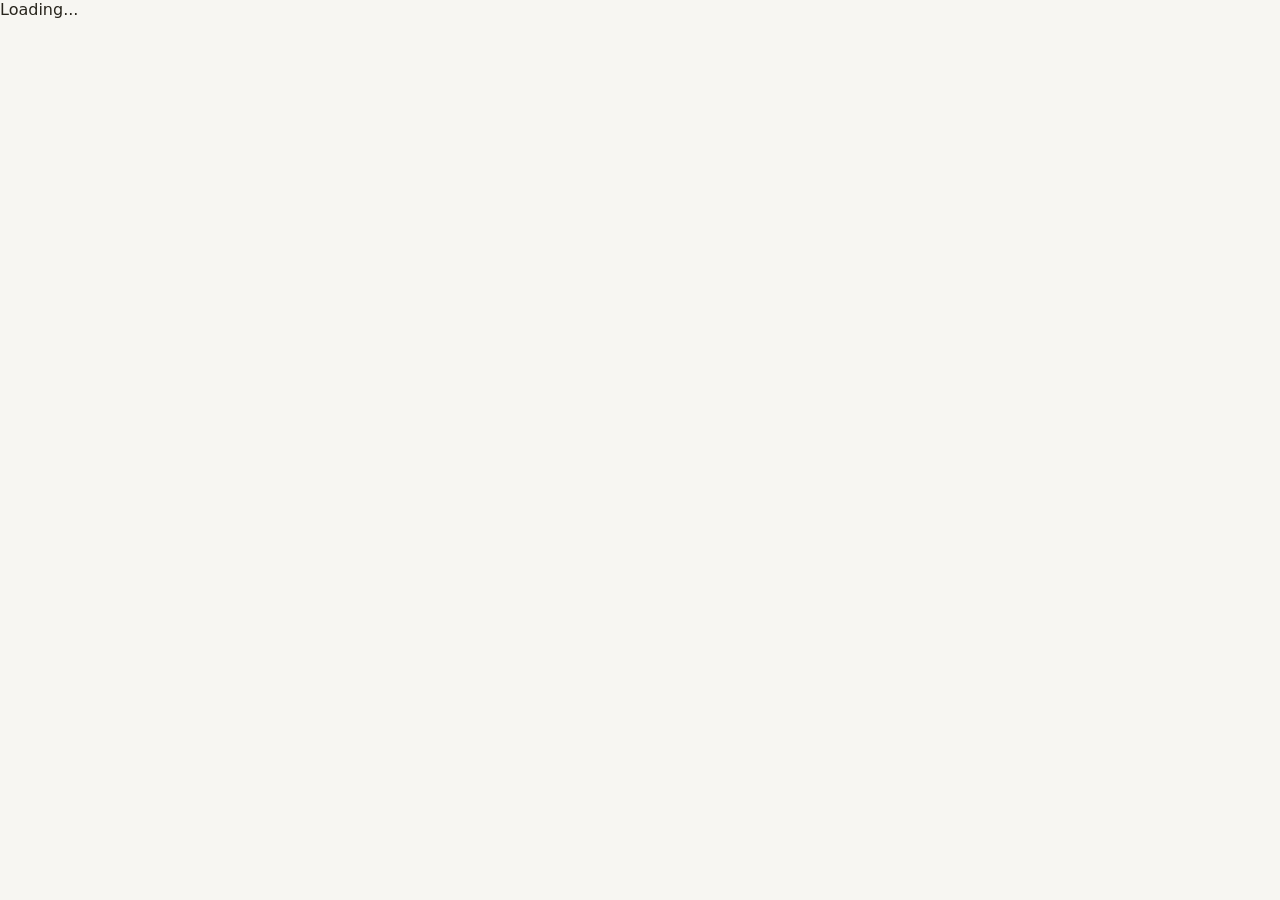
==== app/patients.html @ fb599c38 "chore: bootstrap repo structure, README, env example, and gitignore" ====
<!DOCTYPE html>
<html lang="en">
<head>
  <meta charset="UTF-8">
  <meta name="viewport" content="width=device-width, initial-scale=1.0">
  <title>Radius Filler — Patient Directory</title>
  <link rel="stylesheet" href="./style.css">
</head>
<body>
  <div id="app">
    <p>Loading...</p>
  </div>
  <script type="module" src="./app.js"></script>
</body>
</html>
---- app/style.css ----
/* Radius Filler — shared stylesheet placeholder */
/* Full styles land in issue #6 (receptionist dashboard) */
* { box-sizing: border-box; margin: 0; padding: 0; }
body { font-family: system-ui, sans-serif; background: #f7f6f2; color: #28251d; }
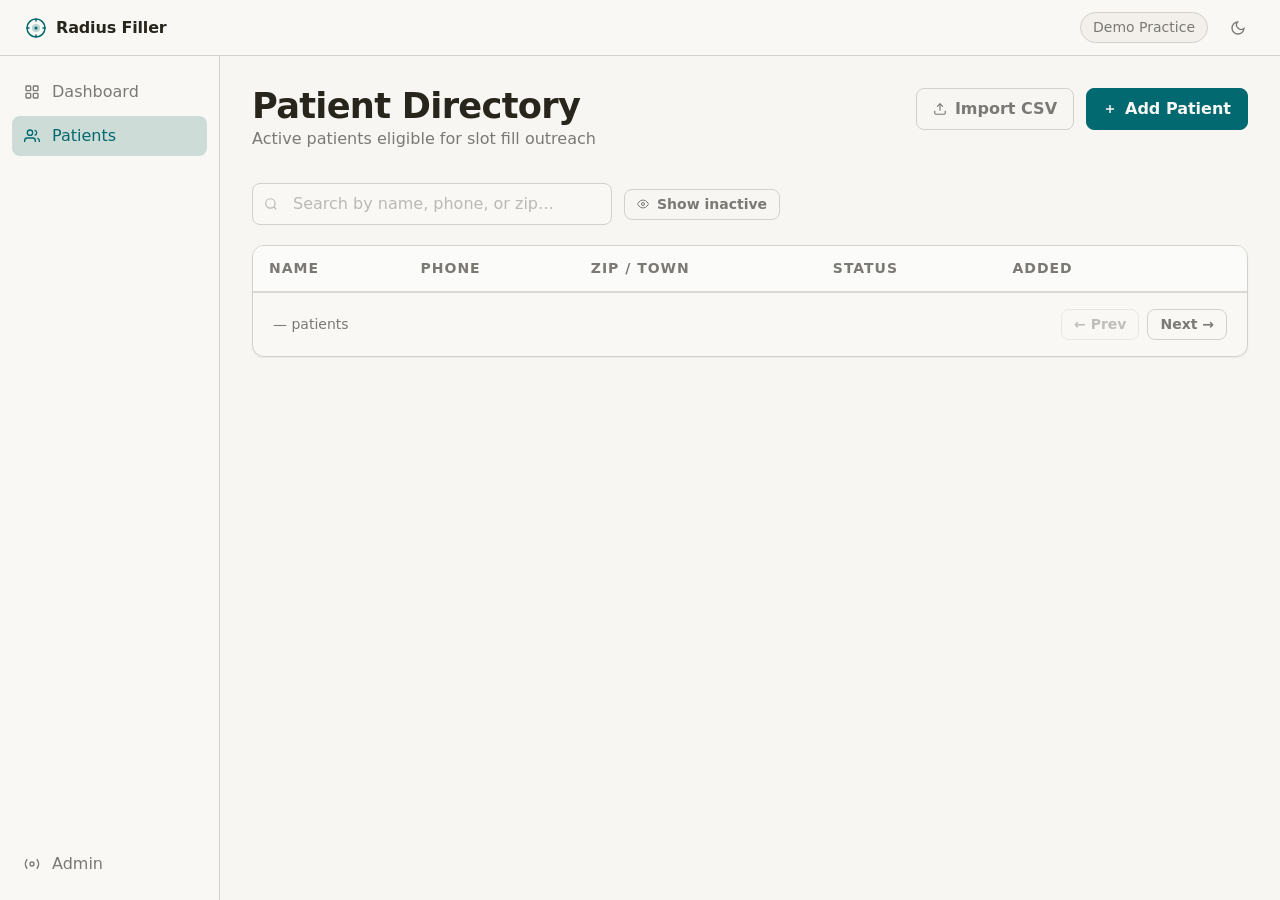
==== commit 87a47a5d: "feat: build receptionist dashboard, patient directory, shared styles and app shell (#6)" ====
--- a/app/patients.html
+++ b/app/patients.html
@@ -7,9 +7,337 @@
   <link rel="stylesheet" href="./style.css">
 </head>
 <body>
-  <div id="app">
-    <p>Loading...</p>
+
+<a href="#main" class="sr-only">Skip to content</a>
+
+<div class="app-layout">
+
+  <!-- Header -->
+  <header class="app-header">
+    <a href="./index.html" class="logo">
+      <svg width="24" height="24" viewBox="0 0 24 24" fill="none" aria-label="Radius Filler logo">
+        <circle cx="12" cy="12" r="9" stroke="currentColor" stroke-width="1.5"/>
+        <circle cx="12" cy="12" r="4" fill="currentColor" opacity="0.25"/>
+        <circle cx="12" cy="12" r="1.5" fill="currentColor"/>
+        <path d="M12 3v2M12 19v2M3 12h2M19 12h2" stroke="currentColor" stroke-width="1.5" stroke-linecap="round"/>
+      </svg>
+      Radius Filler
+    </a>
+    <div class="header-actions">
+      <span class="practice-badge">Demo Practice</span>
+      <button class="icon-btn" data-theme-toggle aria-label="Toggle theme">
+        <svg width="16" height="16" viewBox="0 0 24 24" fill="none" stroke="currentColor" stroke-width="2"><path d="M21 12.79A9 9 0 1 1 11.21 3 7 7 0 0 0 21 12.79z"/></svg>
+      </button>
+    </div>
+  </header>
+
+  <!-- Sidebar -->
+  <nav class="app-sidebar" aria-label="Main navigation">
+    <a href="./index.html" class="nav-item">
+      <svg width="16" height="16" viewBox="0 0 24 24" fill="none" stroke="currentColor" stroke-width="2"><rect x="3" y="3" width="7" height="7" rx="1"/><rect x="14" y="3" width="7" height="7" rx="1"/><rect x="3" y="14" width="7" height="7" rx="1"/><rect x="14" y="14" width="7" height="7" rx="1"/></svg>
+      Dashboard
+    </a>
+    <a href="./patients.html" class="nav-item active">
+      <svg width="16" height="16" viewBox="0 0 24 24" fill="none" stroke="currentColor" stroke-width="2"><path d="M17 21v-2a4 4 0 0 0-4-4H5a4 4 0 0 0-4 4v2"/><circle cx="9" cy="7" r="4"/><path d="M23 21v-2a4 4 0 0 0-3-3.87"/><path d="M16 3.13a4 4 0 0 1 0 7.75"/></svg>
+      Patients
+    </a>
+    <div class="nav-spacer"></div>
+    <a href="./onboarding.html" class="nav-item">
+      <svg width="16" height="16" viewBox="0 0 24 24" fill="none" stroke="currentColor" stroke-width="2"><circle cx="12" cy="12" r="3"/><path d="M19.07 4.93a10 10 0 0 1 0 14.14M4.93 4.93a10 10 0 0 0 0 14.14"/></svg>
+      Admin
+    </a>
+  </nav>
+
+  <!-- Main -->
+  <main class="app-main" id="main">
+
+    <div class="page-header">
+      <div>
+        <h1 class="page-title">Patient Directory</h1>
+        <p class="page-subtitle">Active patients eligible for slot fill outreach</p>
+      </div>
+      <div style="display:flex;gap:var(--space-3)">
+        <button class="btn btn-ghost" id="import-btn">
+          <svg width="14" height="14" viewBox="0 0 24 24" fill="none" stroke="currentColor" stroke-width="2"><path d="M21 15v4a2 2 0 0 1-2 2H5a2 2 0 0 1-2-2v-4"/><polyline points="17 8 12 3 7 8"/><line x1="12" y1="3" x2="12" y2="15"/></svg>
+          Import CSV
+        </button>
+        <button class="btn btn-primary" id="add-patient-btn">
+          <svg width="14" height="14" viewBox="0 0 24 24" fill="none" stroke="currentColor" stroke-width="2.5"><path d="M12 5v14M5 12h14"/></svg>
+          Add Patient
+        </button>
+      </div>
+    </div>
+
+    <!-- Toolbar -->
+    <div class="toolbar">
+      <div class="search-wrap">
+        <svg width="14" height="14" viewBox="0 0 24 24" fill="none" stroke="currentColor" stroke-width="2"><circle cx="11" cy="11" r="8"/><path d="m21 21-4.35-4.35"/></svg>
+        <input class="search-input" type="search" id="search-input" placeholder="Search by name, phone, or zip…" autocomplete="off">
+      </div>
+      <button class="btn btn-ghost btn-sm" id="toggle-inactive">
+        <svg width="12" height="12" viewBox="0 0 24 24" fill="none" stroke="currentColor" stroke-width="2"><path d="M1 12s4-8 11-8 11 8 11 8-4 8-11 8-11-8-11-8z"/><circle cx="12" cy="12" r="3"/></svg>
+        Show inactive
+      </button>
+    </div>
+
+    <!-- Table -->
+    <div class="card" style="padding:0;overflow:hidden">
+      <div class="table-wrap">
+        <table>
+          <thead>
+            <tr>
+              <th>Name</th>
+              <th>Phone</th>
+              <th>Zip / Town</th>
+              <th>Status</th>
+              <th>Added</th>
+              <th style="width:80px"></th>
+            </tr>
+          </thead>
+          <tbody id="patients-tbody">
+            <!-- Rendered by JS -->
+          </tbody>
+        </table>
+      </div>
+      <div class="pagination" id="pagination">
+        <span class="pagination-info" id="pagination-info">— patients</span>
+        <div class="pagination-btns">
+          <button class="btn btn-ghost btn-sm" id="prev-btn" disabled>← Prev</button>
+          <button class="btn btn-ghost btn-sm" id="next-btn">Next →</button>
+        </div>
+      </div>
+    </div>
+
+  </main>
+</div>
+
+<!-- Add Patient Modal -->
+<div class="modal-overlay" id="add-patient-modal" role="dialog" aria-modal="true" aria-labelledby="add-patient-title">
+  <div class="modal">
+    <div class="modal-header">
+      <h2 class="modal-title" id="add-patient-title">Add Patient</h2>
+      <button class="icon-btn" id="patient-modal-close" aria-label="Close">
+        <svg width="16" height="16" viewBox="0 0 24 24" fill="none" stroke="currentColor" stroke-width="2"><path d="M18 6 6 18M6 6l12 12"/></svg>
+      </button>
+    </div>
+    <div class="modal-body">
+      <div class="grid-2" style="gap:var(--space-4)">
+        <div class="form-group">
+          <label class="form-label" for="p-first">First Name</label>
+          <input class="form-input" type="text" id="p-first" placeholder="Maria" required>
+        </div>
+        <div class="form-group">
+          <label class="form-label" for="p-phone">Mobile Phone</label>
+          <input class="form-input" type="tel" id="p-phone" placeholder="+1 (207) 555-0100">
+        </div>
+      </div>
+      <div class="grid-2" style="gap:var(--space-4)">
+        <div class="form-group">
+          <label class="form-label" for="p-zip">Zip Code</label>
+          <input class="form-input" type="text" id="p-zip" placeholder="04101">
+        </div>
+        <div class="form-group">
+          <label class="form-label" for="p-town">Town</label>
+          <input class="form-input" type="text" id="p-town" placeholder="Portland">
+        </div>
+      </div>
+    </div>
+    <div class="modal-footer">
+      <button class="btn btn-ghost" id="patient-modal-cancel">Cancel</button>
+      <button class="btn btn-primary" id="patient-modal-save">Add Patient</button>
+    </div>
   </div>
-  <script type="module" src="./app.js"></script>
+</div>
+
+<!-- CSV Import Modal -->
+<div class="modal-overlay" id="import-modal" role="dialog" aria-modal="true" aria-labelledby="import-title">
+  <div class="modal">
+    <div class="modal-header">
+      <h2 class="modal-title" id="import-title">Import Patients via CSV</h2>
+      <button class="icon-btn" id="import-modal-close" aria-label="Close">
+        <svg width="16" height="16" viewBox="0 0 24 24" fill="none" stroke="currentColor" stroke-width="2"><path d="M18 6 6 18M6 6l12 12"/></svg>
+      </button>
+    </div>
+    <div class="modal-body">
+      <p style="font-size:var(--text-sm);color:var(--color-text-muted)">Upload a CSV with columns: <strong>first_name</strong>, <strong>mobile_phone</strong>, <strong>zip_code</strong>, <strong>town</strong></p>
+      <div style="border:2px dashed var(--color-border);border-radius:var(--radius-lg);padding:var(--space-8);text-align:center;cursor:pointer" id="drop-zone">
+        <svg width="24" height="24" viewBox="0 0 24 24" fill="none" stroke="currentColor" stroke-width="1.5" style="margin:0 auto var(--space-3);color:var(--color-text-faint)"><path d="M21 15v4a2 2 0 0 1-2 2H5a2 2 0 0 1-2-2v-4"/><polyline points="17 8 12 3 7 8"/><line x1="12" y1="3" x2="12" y2="15"/></svg>
+        <p style="font-size:var(--text-sm);font-weight:500">Drop CSV here or <label for="csv-file" style="color:var(--color-primary);cursor:pointer;text-decoration:underline">browse</label></p>
+        <input type="file" id="csv-file" accept=".csv" style="display:none">
+        <p style="font-size:var(--text-xs);color:var(--color-text-faint);margin-top:var(--space-2)">No PHI — first name, phone, and location only</p>
+      </div>
+      <div id="import-preview" style="display:none">
+        <p style="font-size:var(--text-sm);font-weight:600;color:var(--color-success)" id="import-msg"></p>
+      </div>
+    </div>
+    <div class="modal-footer">
+      <button class="btn btn-ghost" id="import-cancel">Cancel</button>
+      <button class="btn btn-primary" id="import-confirm" disabled>Import</button>
+    </div>
+  </div>
+</div>
+
+<div class="toast-container" id="toast-container" aria-live="polite"></div>
+
+<script type="module">
+import { supabase, PRACTICE_ID } from './app.js';
+
+// Theme toggle
+(function(){
+  const t = document.querySelector('[data-theme-toggle]'), r = document.documentElement;
+  let d = matchMedia('(prefers-color-scheme:dark)').matches ? 'dark' : 'light';
+  r.setAttribute('data-theme', d);
+  if(t) t.addEventListener('click', () => { d = d==='dark'?'light':'dark'; r.setAttribute('data-theme',d); });
+})();
+
+function toast(msg, type='success') {
+  const c = document.getElementById('toast-container');
+  const t = document.createElement('div');
+  t.className = `toast toast-${type}`;
+  t.textContent = msg;
+  c.appendChild(t);
+  requestAnimationFrame(() => t.classList.add('show'));
+  setTimeout(() => { t.classList.remove('show'); setTimeout(()=>t.remove(),300); }, 3500);
+}
+
+// ---- Mock data ----
+let PATIENTS = [
+  { id:'1', first_name:'Maria',   mobile_phone:'+1 (207) 555-0101', zip_code:'04101', town:'Portland',  is_active:true,  created_at:'2026-03-12' },
+  { id:'2', first_name:'James',   mobile_phone:'+1 (207) 555-0102', zip_code:'04102', town:'Portland',  is_active:true,  created_at:'2026-03-15' },
+  { id:'3', first_name:'Priya',   mobile_phone:'+1 (207) 555-0103', zip_code:'04103', town:'Portland',  is_active:true,  created_at:'2026-04-01' },
+  { id:'4', first_name:'Derek',   mobile_phone:'+1 (207) 555-0104', zip_code:'04240', town:'Lewiston',  is_active:true,  created_at:'2026-04-10' },
+  { id:'5', first_name:'Fatima',  mobile_phone:'+1 (207) 555-0105', zip_code:'04106', town:'S. Portland',is_active:true,  created_at:'2026-04-18' },
+  { id:'6', first_name:'Carlos',  mobile_phone:'+1 (207) 555-0106', zip_code:'04105', town:'Portland',  is_active:false, created_at:'2026-02-20' },
+  { id:'7', first_name:'Sarah',   mobile_phone:'+1 (207) 555-0107', zip_code:'04401', town:'Bangor',    is_active:true,  created_at:'2026-05-01' },
+  { id:'8', first_name:'Michael', mobile_phone:'+1 (207) 555-0108', zip_code:'04101', town:'Portland',  is_active:true,  created_at:'2026-05-10' },
+];
+
+const PAGE_SIZE = 5;
+let page = 0;
+let query = '';
+let showInactive = false;
+
+function filtered() {
+  return PATIENTS.filter(p => {
+    const matchActive = showInactive ? true : p.is_active;
+    const q = query.toLowerCase();
+    const matchQ = !q || p.first_name.toLowerCase().includes(q) || p.mobile_phone.includes(q) || p.zip_code.includes(q) || p.town.toLowerCase().includes(q);
+    return matchActive && matchQ;
+  });
+}
+
+function renderTable() {
+  const rows = filtered();
+  const start = page * PAGE_SIZE;
+  const pageRows = rows.slice(start, start + PAGE_SIZE);
+  const tbody = document.getElementById('patients-tbody');
+
+  if (!rows.length) {
+    tbody.innerHTML = `<tr><td colspan="6"><div class="empty-state">
+      <svg width="28" height="28" viewBox="0 0 24 24" fill="none" stroke="currentColor" stroke-width="1.5"><path d="M17 21v-2a4 4 0 0 0-4-4H5a4 4 0 0 0-4 4v2"/><circle cx="9" cy="7" r="4"/></svg>
+      <h3>No patients found</h3>
+      <p>Try a different search or add a patient.</p>
+    </div></td></tr>`;
+  } else {
+    tbody.innerHTML = pageRows.map(p => `<tr>
+      <td style="font-weight:500">${p.first_name}</td>
+      <td class="td-muted">${p.mobile_phone}</td>
+      <td class="td-muted">${p.zip_code} &middot; ${p.town}</td>
+      <td>${p.is_active
+        ? '<span class="badge badge-filled"><span class="badge-dot"></span>Active</span>'
+        : '<span class="badge badge-closed"><span class="badge-dot"></span>Inactive</span>'}
+      </td>
+      <td class="td-muted" style="font-variant-numeric:tabular-nums">${p.created_at}</td>
+      <td>
+        <button class="btn btn-ghost btn-sm deactivate-btn" data-id="${p.id}" title="${p.is_active ? 'Deactivate' : 'Activate'}">
+          ${p.is_active ? 'Deactivate' : 'Activate'}
+        </button>
+      </td>
+    </tr>`).join('');
+  }
+
+  document.getElementById('pagination-info').textContent = `${rows.length} patient${rows.length !== 1 ? 's' : ''}`;
+  document.getElementById('prev-btn').disabled = page === 0;
+  document.getElementById('next-btn').disabled = start + PAGE_SIZE >= rows.length;
+
+  tbody.querySelectorAll('.deactivate-btn').forEach(btn => {
+    btn.addEventListener('click', () => {
+      const p = PATIENTS.find(x => x.id === btn.dataset.id);
+      if (p) { p.is_active = !p.is_active; renderTable(); toast(`${p.first_name} ${p.is_active ? 'activated' : 'deactivated'}.`); }
+    });
+  });
+}
+
+document.getElementById('search-input').addEventListener('input', e => { query = e.target.value; page = 0; renderTable(); });
+document.getElementById('prev-btn').addEventListener('click', () => { page--; renderTable(); });
+document.getElementById('next-btn').addEventListener('click', () => { page++; renderTable(); });
+const toggleBtn = document.getElementById('toggle-inactive');
+toggleBtn.addEventListener('click', () => {
+  showInactive = !showInactive;
+  page = 0;
+  toggleBtn.style.color = showInactive ? 'var(--color-primary)' : '';
+  renderTable();
+});
+
+// Add patient modal
+const aModal = document.getElementById('add-patient-modal');
+document.getElementById('add-patient-btn').addEventListener('click', () => aModal.classList.add('open'));
+document.getElementById('patient-modal-close').addEventListener('click', () => aModal.classList.remove('open'));
+document.getElementById('patient-modal-cancel').addEventListener('click', () => aModal.classList.remove('open'));
+aModal.addEventListener('click', e => { if(e.target===aModal) aModal.classList.remove('open'); });
+document.getElementById('patient-modal-save').addEventListener('click', () => {
+  const first = document.getElementById('p-first').value.trim();
+  const phone = document.getElementById('p-phone').value.trim();
+  const zip   = document.getElementById('p-zip').value.trim();
+  const town  = document.getElementById('p-town').value.trim();
+  if (!first) { toast('First name is required.', 'error'); return; }
+  PATIENTS.unshift({ id: Date.now().toString(), first_name:first, mobile_phone:phone||'—', zip_code:zip||'—', town:town||'—', is_active:true, created_at: new Date().toISOString().slice(0,10) });
+  renderTable();
+  aModal.classList.remove('open');
+  toast(`${first} added to directory.`);
+  ['p-first','p-phone','p-zip','p-town'].forEach(id => document.getElementById(id).value = '');
+});
+
+// CSV Import modal
+let parsedRows = [];
+const iModal = document.getElementById('import-modal');
+document.getElementById('import-btn').addEventListener('click', () => iModal.classList.add('open'));
+document.getElementById('import-modal-close').addEventListener('click', () => iModal.classList.remove('open'));
+document.getElementById('import-cancel').addEventListener('click', () => iModal.classList.remove('open'));
+iModal.addEventListener('click', e => { if(e.target===iModal) iModal.classList.remove('open'); });
+
+function handleCSV(file) {
+  const reader = new FileReader();
+  reader.onload = e => {
+    const lines = e.target.result.trim().split('\n');
+    const headers = lines[0].split(',').map(h => h.trim().toLowerCase());
+    parsedRows = lines.slice(1).map(line => {
+      const vals = line.split(',').map(v => v.trim().replace(/^"|"$/g,''));
+      const obj = {};
+      headers.forEach((h,i) => obj[h] = vals[i] || '');
+      return obj;
+    }).filter(r => r.first_name);
+    document.getElementById('import-preview').style.display = 'block';
+    document.getElementById('import-msg').textContent = `${parsedRows.length} patient${parsedRows.length!==1?'s':''} ready to import.`;
+    document.getElementById('import-confirm').disabled = parsedRows.length === 0;
+  };
+  reader.readAsText(file);
+}
+document.getElementById('csv-file').addEventListener('change', e => { if(e.target.files[0]) handleCSV(e.target.files[0]); });
+document.getElementById('drop-zone').addEventListener('click', () => document.getElementById('csv-file').click());
+document.getElementById('import-confirm').addEventListener('click', () => {
+  parsedRows.forEach(r => {
+    PATIENTS.unshift({ id:Date.now().toString()+Math.random(), first_name:r.first_name, mobile_phone:r.mobile_phone||'—', zip_code:r.zip_code||'—', town:r.town||'—', is_active:true, created_at:new Date().toISOString().slice(0,10) });
+  });
+  renderTable();
+  iModal.classList.remove('open');
+  toast(`${parsedRows.length} patients imported.`);
+  parsedRows = [];
+  document.getElementById('import-preview').style.display = 'none';
+  document.getElementById('import-confirm').disabled = true;
+});
+
+renderTable();
+</script>
 </body>
 </html>
--- a/app/style.css
+++ b/app/style.css
@@ -1,4 +1,757 @@
-/* Radius Filler — shared stylesheet placeholder */
-/* Full styles land in issue #6 (receptionist dashboard) */
-* { box-sizing: border-box; margin: 0; padding: 0; }
-body { font-family: system-ui, sans-serif; background: #f7f6f2; color: #28251d; }
+/* ============================================================
+   Radius Filler — Shared Stylesheet
+   Art direction: medical operations tool → clean, precise, trustworthy
+   Palette: Nexus (warm beige surfaces, teal accent)
+   Typography: Satoshi (body) — loaded via Fontshare
+   Density: compact/balanced (front-desk workflow)
+   ============================================================ */
+
+@import url('https://api.fontshare.com/v2/css?f[]=satoshi@300,400,500,700&display=swap');
+
+/* ---- Design Tokens ---- */
+:root, [data-theme="light"] {
+  --font-body: 'Satoshi', 'Inter', system-ui, sans-serif;
+
+  --text-xs:   clamp(0.75rem,  0.7rem  + 0.25vw, 0.875rem);
+  --text-sm:   clamp(0.875rem, 0.8rem  + 0.35vw, 1rem);
+  --text-base: clamp(1rem,     0.95rem + 0.25vw, 1.125rem);
+  --text-lg:   clamp(1.125rem, 1rem    + 0.75vw, 1.5rem);
+  --text-xl:   clamp(1.5rem,   1.2rem  + 1.25vw, 2.25rem);
+
+  --space-1:  0.25rem;
+  --space-2:  0.5rem;
+  --space-3:  0.75rem;
+  --space-4:  1rem;
+  --space-5:  1.25rem;
+  --space-6:  1.5rem;
+  --space-8:  2rem;
+  --space-10: 2.5rem;
+  --space-12: 3rem;
+
+  --color-bg:              #f7f6f2;
+  --color-surface:         #f9f8f5;
+  --color-surface-2:       #fbfbf9;
+  --color-surface-offset:  #f3f0ec;
+  --color-surface-dynamic: #e6e4df;
+  --color-divider:         #dcd9d5;
+  --color-border:          #d4d1ca;
+
+  --color-text:         #28251d;
+  --color-text-muted:   #7a7974;
+  --color-text-faint:   #bab9b4;
+  --color-text-inverse: #f9f8f4;
+
+  --color-primary:           #01696f;
+  --color-primary-hover:     #0c4e54;
+  --color-primary-active:    #0f3638;
+  --color-primary-highlight: #cedcd8;
+
+  --color-success:           #437a22;
+  --color-success-highlight: #d4dfcc;
+  --color-warning:           #964219;
+  --color-warning-highlight: #ddcfc6;
+  --color-error:             #a12c7b;
+  --color-error-highlight:   #e0ced7;
+  --color-notification:      #a13544;
+
+  --color-gold:              #d19900;
+  --color-gold-highlight:    #e9e0c6;
+
+  --radius-sm:   0.375rem;
+  --radius-md:   0.5rem;
+  --radius-lg:   0.75rem;
+  --radius-xl:   1rem;
+  --radius-full: 9999px;
+
+  --shadow-sm: 0 1px 2px oklch(0.2 0.01 80 / 0.06);
+  --shadow-md: 0 4px 12px oklch(0.2 0.01 80 / 0.08);
+  --shadow-lg: 0 12px 32px oklch(0.2 0.01 80 / 0.12);
+
+  --transition: 180ms cubic-bezier(0.16, 1, 0.3, 1);
+
+  --sidebar-width: 220px;
+  --header-height: 56px;
+}
+
+[data-theme="dark"] {
+  --color-bg:              #171614;
+  --color-surface:         #1c1b19;
+  --color-surface-2:       #201f1d;
+  --color-surface-offset:  #1d1c1a;
+  --color-surface-dynamic: #2d2c2a;
+  --color-divider:         #262523;
+  --color-border:          #393836;
+  --color-text:            #cdccca;
+  --color-text-muted:      #797876;
+  --color-text-faint:      #5a5957;
+  --color-text-inverse:    #2b2a28;
+  --color-primary:         #4f98a3;
+  --color-primary-hover:   #227f8b;
+  --color-primary-active:  #1a626b;
+  --color-primary-highlight: #313b3b;
+  --color-success:           #6daa45;
+  --color-success-highlight: #3a4435;
+  --color-warning:           #bb653b;
+  --color-warning-highlight: #564942;
+  --color-error:             #d163a7;
+  --color-error-highlight:   #4c3d46;
+  --color-notification:      #dd6974;
+  --color-gold:              #e8af34;
+  --color-gold-highlight:    #4d4332;
+  --shadow-sm: 0 1px 2px oklch(0 0 0 / 0.2);
+  --shadow-md: 0 4px 12px oklch(0 0 0 / 0.3);
+  --shadow-lg: 0 12px 32px oklch(0 0 0 / 0.4);
+}
+
+@media (prefers-color-scheme: dark) {
+  :root:not([data-theme]) {
+    --color-bg:              #171614;
+    --color-surface:         #1c1b19;
+    --color-surface-2:       #201f1d;
+    --color-surface-offset:  #1d1c1a;
+    --color-surface-dynamic: #2d2c2a;
+    --color-divider:         #262523;
+    --color-border:          #393836;
+    --color-text:            #cdccca;
+    --color-text-muted:      #797876;
+    --color-text-faint:      #5a5957;
+    --color-text-inverse:    #2b2a28;
+    --color-primary:         #4f98a3;
+    --color-primary-hover:   #227f8b;
+    --color-primary-active:  #1a626b;
+    --color-primary-highlight: #313b3b;
+    --color-success:           #6daa45;
+    --color-success-highlight: #3a4435;
+    --color-warning:           #bb653b;
+    --color-warning-highlight: #564942;
+    --color-error:             #d163a7;
+    --color-error-highlight:   #4c3d46;
+    --color-notification:      #dd6974;
+    --color-gold:              #e8af34;
+    --color-gold-highlight:    #4d4332;
+    --shadow-sm: 0 1px 2px oklch(0 0 0 / 0.2);
+    --shadow-md: 0 4px 12px oklch(0 0 0 / 0.3);
+    --shadow-lg: 0 12px 32px oklch(0 0 0 / 0.4);
+  }
+}
+
+/* ---- Reset ---- */
+*, *::before, *::after { box-sizing: border-box; margin: 0; padding: 0; }
+html {
+  -webkit-font-smoothing: antialiased;
+  -moz-osx-font-smoothing: grayscale;
+  text-rendering: optimizeLegibility;
+  scroll-behavior: smooth;
+  scroll-padding-top: var(--header-height);
+}
+body {
+  min-height: 100dvh;
+  font-family: var(--font-body);
+  font-size: var(--text-sm);
+  color: var(--color-text);
+  background: var(--color-bg);
+  line-height: 1.5;
+}
+img, svg { display: block; max-width: 100%; }
+input, button, select, textarea { font: inherit; color: inherit; }
+h1,h2,h3,h4,h5,h6 { text-wrap: balance; line-height: 1.15; }
+p, li { text-wrap: pretty; }
+button { cursor: pointer; background: none; border: none; }
+table { border-collapse: collapse; width: 100%; }
+
+:focus-visible {
+  outline: 2px solid var(--color-primary);
+  outline-offset: 3px;
+  border-radius: var(--radius-sm);
+}
+.sr-only { position:absolute; width:1px; height:1px; padding:0; margin:-1px; overflow:hidden; clip:rect(0,0,0,0); white-space:nowrap; border-width:0; }
+
+a, button, [role="button"], input, select {
+  transition: color var(--transition), background var(--transition), border-color var(--transition), box-shadow var(--transition), opacity var(--transition);
+}
+@media (prefers-reduced-motion: reduce) {
+  *, *::before, *::after { animation-duration: 0.01ms !important; transition-duration: 0.01ms !important; }
+}
+
+/* ---- App Shell ---- */
+.app-layout {
+  display: grid;
+  grid-template-columns: var(--sidebar-width) 1fr;
+  grid-template-rows: var(--header-height) 1fr;
+  min-height: 100dvh;
+}
+
+/* ---- Header ---- */
+.app-header {
+  grid-column: 1 / -1;
+  display: flex;
+  align-items: center;
+  justify-content: space-between;
+  padding: 0 var(--space-6);
+  background: var(--color-surface);
+  border-bottom: 1px solid var(--color-border);
+  position: sticky;
+  top: 0;
+  z-index: 100;
+  height: var(--header-height);
+}
+.app-header .logo {
+  display: flex;
+  align-items: center;
+  gap: var(--space-2);
+  font-size: var(--text-sm);
+  font-weight: 700;
+  color: var(--color-text);
+  text-decoration: none;
+  letter-spacing: -0.01em;
+}
+.app-header .logo svg { color: var(--color-primary); }
+.header-actions { display: flex; align-items: center; gap: var(--space-3); }
+.practice-badge {
+  font-size: var(--text-xs);
+  font-weight: 500;
+  color: var(--color-text-muted);
+  background: var(--color-surface-offset);
+  border: 1px solid var(--color-border);
+  border-radius: var(--radius-full);
+  padding: var(--space-1) var(--space-3);
+}
+.icon-btn {
+  width: 36px;
+  height: 36px;
+  border-radius: var(--radius-md);
+  display: flex;
+  align-items: center;
+  justify-content: center;
+  color: var(--color-text-muted);
+  background: transparent;
+}
+.icon-btn:hover { background: var(--color-surface-offset); color: var(--color-text); }
+
+/* ---- Sidebar ---- */
+.app-sidebar {
+  background: var(--color-surface);
+  border-right: 1px solid var(--color-border);
+  padding: var(--space-4) var(--space-3);
+  display: flex;
+  flex-direction: column;
+  gap: var(--space-1);
+  position: sticky;
+  top: var(--header-height);
+  height: calc(100dvh - var(--header-height));
+  overflow-y: auto;
+}
+.nav-item {
+  display: flex;
+  align-items: center;
+  gap: var(--space-3);
+  padding: var(--space-2) var(--space-3);
+  border-radius: var(--radius-md);
+  font-size: var(--text-sm);
+  font-weight: 500;
+  color: var(--color-text-muted);
+  text-decoration: none;
+  white-space: nowrap;
+}
+.nav-item:hover { background: var(--color-surface-offset); color: var(--color-text); }
+.nav-item.active { background: var(--color-primary-highlight); color: var(--color-primary); }
+.nav-item svg { flex-shrink: 0; }
+.nav-section-label {
+  font-size: var(--text-xs);
+  font-weight: 600;
+  color: var(--color-text-faint);
+  text-transform: uppercase;
+  letter-spacing: 0.07em;
+  padding: var(--space-4) var(--space-3) var(--space-2);
+  margin-top: var(--space-2);
+}
+.nav-spacer { flex: 1; }
+
+/* ---- Main content ---- */
+.app-main {
+  padding: var(--space-8) var(--space-8);
+  overflow-y: auto;
+  background: var(--color-bg);
+}
+.page-header {
+  display: flex;
+  align-items: flex-start;
+  justify-content: space-between;
+  margin-bottom: var(--space-8);
+  gap: var(--space-4);
+  flex-wrap: wrap;
+}
+.page-title {
+  font-size: var(--text-xl);
+  font-weight: 700;
+  letter-spacing: -0.02em;
+  color: var(--color-text);
+  line-height: 1;
+}
+.page-subtitle {
+  font-size: var(--text-sm);
+  color: var(--color-text-muted);
+  margin-top: var(--space-1);
+}
+
+/* ---- Buttons ---- */
+.btn {
+  display: inline-flex;
+  align-items: center;
+  justify-content: center;
+  gap: var(--space-2);
+  padding: var(--space-2) var(--space-4);
+  border-radius: var(--radius-md);
+  font-size: var(--text-sm);
+  font-weight: 600;
+  border: 1px solid transparent;
+  white-space: nowrap;
+  text-decoration: none;
+  user-select: none;
+}
+.btn:active { transform: translateY(1px); }
+.btn-primary {
+  background: var(--color-primary);
+  color: var(--color-text-inverse);
+  border-color: var(--color-primary);
+}
+.btn-primary:hover { background: var(--color-primary-hover); border-color: var(--color-primary-hover); }
+.btn-primary:active { background: var(--color-primary-active); }
+.btn-ghost {
+  background: transparent;
+  color: var(--color-text-muted);
+  border-color: var(--color-border);
+}
+.btn-ghost:hover { background: var(--color-surface-offset); color: var(--color-text); }
+.btn-danger {
+  background: transparent;
+  color: var(--color-error);
+  border-color: var(--color-error);
+}
+.btn-danger:hover { background: var(--color-error-highlight); }
+.btn-sm { padding: var(--space-1) var(--space-3); font-size: var(--text-xs); }
+.btn-lg { padding: var(--space-3) var(--space-6); font-size: var(--text-base); }
+.btn:disabled { opacity: 0.45; cursor: not-allowed; pointer-events: none; }
+
+/* ---- Cards ---- */
+.card {
+  background: var(--color-surface);
+  border: 1px solid var(--color-border);
+  border-radius: var(--radius-lg);
+  padding: var(--space-5);
+  box-shadow: var(--shadow-sm);
+}
+.card-header {
+  display: flex;
+  align-items: center;
+  justify-content: space-between;
+  margin-bottom: var(--space-4);
+}
+.card-title {
+  font-size: var(--text-sm);
+  font-weight: 600;
+  color: var(--color-text);
+}
+
+/* ---- Grid helpers ---- */
+.grid-2 { display: grid; grid-template-columns: repeat(2, 1fr); gap: var(--space-4); }
+.grid-3 { display: grid; grid-template-columns: repeat(3, 1fr); gap: var(--space-4); }
+.grid-4 { display: grid; grid-template-columns: repeat(4, 1fr); gap: var(--space-4); }
+@media (max-width: 1024px) {
+  .grid-4 { grid-template-columns: repeat(2, 1fr); }
+  .grid-3 { grid-template-columns: repeat(2, 1fr); }
+}
+@media (max-width: 768px) {
+  .grid-4, .grid-3, .grid-2 { grid-template-columns: 1fr; }
+  .app-layout { grid-template-columns: 1fr; }
+  .app-sidebar { display: none; }
+  .app-main { padding: var(--space-4); }
+}
+
+/* ---- Status badges ---- */
+.badge {
+  display: inline-flex;
+  align-items: center;
+  gap: var(--space-1);
+  padding: 2px var(--space-2);
+  border-radius: var(--radius-full);
+  font-size: var(--text-xs);
+  font-weight: 600;
+  font-variant-numeric: tabular-nums;
+}
+.badge-dot { width: 6px; height: 6px; border-radius: 50%; background: currentColor; }
+.badge-open    { background: var(--color-gold-highlight);    color: var(--color-gold); }
+.badge-filled  { background: var(--color-success-highlight); color: var(--color-success); }
+.badge-pending { background: var(--color-primary-highlight); color: var(--color-primary); }
+.badge-closed  { background: var(--color-surface-offset);    color: var(--color-text-muted); }
+.badge-confirmed { background: var(--color-success-highlight); color: var(--color-success); }
+.badge-declined  { background: var(--color-error-highlight);   color: var(--color-error); }
+
+/* ---- KPI cards ---- */
+.kpi-card {
+  background: var(--color-surface);
+  border: 1px solid var(--color-border);
+  border-radius: var(--radius-lg);
+  padding: var(--space-5);
+  box-shadow: var(--shadow-sm);
+}
+.kpi-label {
+  font-size: var(--text-xs);
+  font-weight: 600;
+  text-transform: uppercase;
+  letter-spacing: 0.07em;
+  color: var(--color-text-muted);
+  margin-bottom: var(--space-2);
+}
+.kpi-value {
+  font-size: var(--text-xl);
+  font-weight: 700;
+  letter-spacing: -0.02em;
+  font-variant-numeric: tabular-nums lining-nums;
+  color: var(--color-text);
+  line-height: 1;
+}
+.kpi-sub {
+  font-size: var(--text-xs);
+  color: var(--color-text-muted);
+  margin-top: var(--space-1);
+}
+
+/* ---- Slot cards ---- */
+.slot-grid {
+  display: grid;
+  grid-template-columns: repeat(auto-fill, minmax(min(300px, 100%), 1fr));
+  gap: var(--space-4);
+}
+.slot-card {
+  background: var(--color-surface);
+  border: 1px solid var(--color-border);
+  border-radius: var(--radius-lg);
+  padding: var(--space-5);
+  box-shadow: var(--shadow-sm);
+  transition: box-shadow var(--transition);
+}
+.slot-card:hover { box-shadow: var(--shadow-md); }
+.slot-card.is-filled {
+  background: var(--color-success-highlight);
+  border-color: oklch(from var(--color-success) l c h / 0.25);
+}
+.slot-card.is-active {
+  background: var(--color-primary-highlight);
+  border-color: oklch(from var(--color-primary) l c h / 0.3);
+}
+.slot-time {
+  font-size: var(--text-lg);
+  font-weight: 700;
+  letter-spacing: -0.02em;
+  font-variant-numeric: tabular-nums;
+  color: var(--color-text);
+  margin-bottom: var(--space-2);
+}
+.slot-type {
+  font-size: var(--text-xs);
+  color: var(--color-text-muted);
+  margin-bottom: var(--space-4);
+}
+.slot-confirmed-name {
+  font-size: var(--text-sm);
+  font-weight: 600;
+  color: var(--color-success);
+  display: flex;
+  align-items: center;
+  gap: var(--space-2);
+  margin-top: var(--space-3);
+}
+
+/* ---- Live status panel ---- */
+.live-panel {
+  background: var(--color-surface);
+  border: 1px solid var(--color-border);
+  border-radius: var(--radius-lg);
+  overflow: hidden;
+  box-shadow: var(--shadow-sm);
+}
+.live-panel-header {
+  display: flex;
+  align-items: center;
+  justify-content: space-between;
+  padding: var(--space-4) var(--space-5);
+  border-bottom: 1px solid var(--color-divider);
+  background: var(--color-surface-2);
+}
+.live-indicator {
+  display: flex;
+  align-items: center;
+  gap: var(--space-2);
+  font-size: var(--text-xs);
+  font-weight: 600;
+  color: var(--color-success);
+}
+.live-dot {
+  width: 8px;
+  height: 8px;
+  border-radius: 50%;
+  background: var(--color-success);
+  animation: pulse 2s ease-in-out infinite;
+}
+@keyframes pulse {
+  0%, 100% { opacity: 1; transform: scale(1); }
+  50% { opacity: 0.6; transform: scale(0.85); }
+}
+.live-panel-body { padding: var(--space-4) var(--space-5); }
+.conversation-row {
+  display: flex;
+  align-items: center;
+  justify-content: space-between;
+  padding: var(--space-3) 0;
+  border-bottom: 1px solid var(--color-divider);
+  gap: var(--space-3);
+}
+.conversation-row:last-child { border-bottom: none; }
+.conv-name {
+  font-weight: 600;
+  font-size: var(--text-sm);
+  color: var(--color-text);
+}
+.conv-last-msg {
+  font-size: var(--text-xs);
+  color: var(--color-text-muted);
+  margin-top: 2px;
+  max-width: 28ch;
+  overflow: hidden;
+  text-overflow: ellipsis;
+  white-space: nowrap;
+}
+.conv-meta {
+  text-align: right;
+  flex-shrink: 0;
+}
+.conv-time {
+  font-size: var(--text-xs);
+  color: var(--color-text-faint);
+  font-variant-numeric: tabular-nums;
+  display: block;
+  margin-bottom: var(--space-1);
+}
+
+/* ---- Empty state ---- */
+.empty-state {
+  display: flex;
+  flex-direction: column;
+  align-items: center;
+  text-align: center;
+  padding: var(--space-12) var(--space-8);
+  color: var(--color-text-muted);
+}
+.empty-state svg { color: var(--color-text-faint); margin-bottom: var(--space-4); }
+.empty-state h3 { color: var(--color-text); font-size: var(--text-base); font-weight: 600; margin-bottom: var(--space-2); }
+.empty-state p { font-size: var(--text-sm); max-width: 36ch; }
+
+/* ---- Tables ---- */
+.table-wrap { overflow-x: auto; }
+table {
+  border-collapse: collapse;
+  width: 100%;
+  font-size: var(--text-sm);
+  font-variant-numeric: tabular-nums;
+}
+thead th {
+  text-align: left;
+  font-size: var(--text-xs);
+  font-weight: 600;
+  text-transform: uppercase;
+  letter-spacing: 0.07em;
+  color: var(--color-text-muted);
+  padding: var(--space-3) var(--space-4);
+  border-bottom: 1px solid var(--color-divider);
+  white-space: nowrap;
+  background: var(--color-surface-2);
+}
+tbody tr {
+  border-bottom: 1px solid var(--color-divider);
+  transition: background var(--transition);
+}
+tbody tr:last-child { border-bottom: none; }
+tbody tr:hover { background: var(--color-surface-offset); }
+tbody td {
+  padding: var(--space-3) var(--space-4);
+  color: var(--color-text);
+  vertical-align: middle;
+}
+.td-muted { color: var(--color-text-muted); }
+
+/* ---- Forms ---- */
+.form-group { display: flex; flex-direction: column; gap: var(--space-2); }
+.form-label {
+  font-size: var(--text-xs);
+  font-weight: 600;
+  color: var(--color-text-muted);
+  text-transform: uppercase;
+  letter-spacing: 0.06em;
+}
+.form-input {
+  padding: var(--space-2) var(--space-3);
+  border: 1px solid var(--color-border);
+  border-radius: var(--radius-md);
+  background: var(--color-surface);
+  color: var(--color-text);
+  font-size: var(--text-sm);
+  width: 100%;
+}
+.form-input:focus {
+  outline: none;
+  border-color: var(--color-primary);
+  box-shadow: 0 0 0 3px oklch(from var(--color-primary) l c h / 0.15);
+}
+.form-input::placeholder { color: var(--color-text-faint); }
+
+/* ---- Search + toolbar ---- */
+.toolbar {
+  display: flex;
+  align-items: center;
+  gap: var(--space-3);
+  margin-bottom: var(--space-5);
+  flex-wrap: wrap;
+}
+.search-wrap {
+  position: relative;
+  flex: 1;
+  min-width: 200px;
+  max-width: 360px;
+}
+.search-wrap svg {
+  position: absolute;
+  left: var(--space-3);
+  top: 50%;
+  transform: translateY(-50%);
+  color: var(--color-text-faint);
+  pointer-events: none;
+}
+.search-input {
+  padding: var(--space-2) var(--space-3) var(--space-2) calc(var(--space-3) + 20px + var(--space-2));
+  border: 1px solid var(--color-border);
+  border-radius: var(--radius-md);
+  background: var(--color-surface);
+  color: var(--color-text);
+  font-size: var(--text-sm);
+  width: 100%;
+}
+.search-input:focus { outline: none; border-color: var(--color-primary); box-shadow: 0 0 0 3px oklch(from var(--color-primary) l c h / 0.15); }
+.search-input::placeholder { color: var(--color-text-faint); }
+
+/* ---- Pagination ---- */
+.pagination {
+  display: flex;
+  align-items: center;
+  justify-content: space-between;
+  padding: var(--space-4) var(--space-5);
+  border-top: 1px solid var(--color-divider);
+  gap: var(--space-3);
+  flex-wrap: wrap;
+}
+.pagination-info { font-size: var(--text-xs); color: var(--color-text-muted); font-variant-numeric: tabular-nums; }
+.pagination-btns { display: flex; gap: var(--space-2); }
+
+/* ---- Modal ---- */
+.modal-overlay {
+  position: fixed; inset: 0;
+  background: oklch(0.15 0 0 / 0.5);
+  backdrop-filter: blur(4px);
+  z-index: 200;
+  display: flex;
+  align-items: center;
+  justify-content: center;
+  padding: var(--space-4);
+  opacity: 0;
+  pointer-events: none;
+  transition: opacity var(--transition);
+}
+.modal-overlay.open { opacity: 1; pointer-events: auto; }
+.modal {
+  background: var(--color-surface);
+  border: 1px solid var(--color-border);
+  border-radius: var(--radius-xl);
+  padding: var(--space-6);
+  max-width: 480px;
+  width: 100%;
+  box-shadow: var(--shadow-lg);
+  transform: translateY(8px) scale(0.98);
+  transition: transform var(--transition);
+}
+.modal-overlay.open .modal { transform: translateY(0) scale(1); }
+.modal-header {
+  display: flex;
+  align-items: center;
+  justify-content: space-between;
+  margin-bottom: var(--space-5);
+}
+.modal-title { font-size: var(--text-base); font-weight: 700; }
+.modal-body { display: flex; flex-direction: column; gap: var(--space-4); }
+.modal-footer {
+  display: flex;
+  justify-content: flex-end;
+  gap: var(--space-3);
+  margin-top: var(--space-6);
+}
+
+/* ---- Toast ---- */
+.toast-container {
+  position: fixed;
+  bottom: var(--space-6);
+  right: var(--space-6);
+  z-index: 300;
+  display: flex;
+  flex-direction: column;
+  gap: var(--space-2);
+  pointer-events: none;
+}
+.toast {
+  background: var(--color-surface);
+  border: 1px solid var(--color-border);
+  border-radius: var(--radius-lg);
+  padding: var(--space-3) var(--space-5);
+  box-shadow: var(--shadow-lg);
+  font-size: var(--text-sm);
+  font-weight: 500;
+  display: flex;
+  align-items: center;
+  gap: var(--space-3);
+  min-width: 240px;
+  pointer-events: auto;
+  transform: translateX(120%);
+  transition: transform var(--transition);
+}
+.toast.show { transform: translateX(0); }
+.toast-success { border-left: 3px solid var(--color-success); }
+.toast-error   { border-left: 3px solid var(--color-error); }
+
+/* ---- Skeleton ---- */
+@keyframes shimmer { 0%{background-position:-200% 0} 100%{background-position:200% 0} }
+.skeleton {
+  background: linear-gradient(90deg, var(--color-surface-offset) 25%, var(--color-surface-dynamic) 50%, var(--color-surface-offset) 75%);
+  background-size: 200% 100%;
+  animation: shimmer 1.5s ease-in-out infinite;
+  border-radius: var(--radius-sm);
+}
+.skeleton-text { height: 1em; margin-bottom: var(--space-2); }
+.skeleton-card { height: 140px; border-radius: var(--radius-lg); }
+
+/* ---- Section spacers ---- */
+.section-gap { margin-bottom: var(--space-8); }
+.section-title {
+  font-size: var(--text-base);
+  font-weight: 700;
+  color: var(--color-text);
+  margin-bottom: var(--space-4);
+  display: flex;
+  align-items: center;
+  gap: var(--space-2);
+}
+.section-title-count {
+  font-size: var(--text-xs);
+  font-weight: 600;
+  color: var(--color-text-muted);
+  background: var(--color-surface-offset);
+  border-radius: var(--radius-full);
+  padding: 2px var(--space-2);
+}
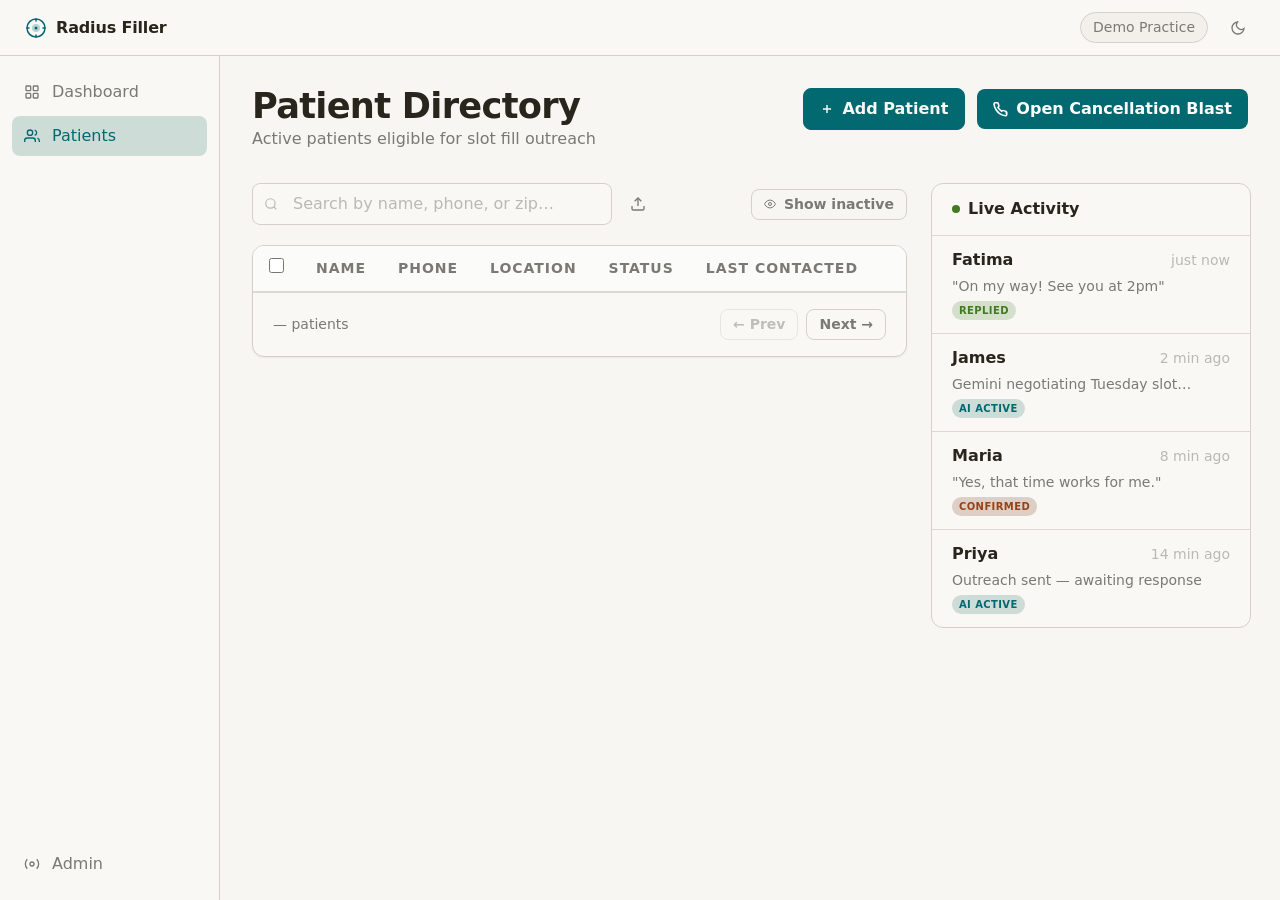
==== commit e54a9182: "feat: UX overhaul — inline phones, town-first location, batch checkboxes, inline actions, last conta" ====
--- a/app/patients.html
+++ b/app/patients.html
@@ -5,6 +5,231 @@
   <meta name="viewport" content="width=device-width, initial-scale=1.0">
   <title>Radius Filler — Patient Directory</title>
   <link rel="stylesheet" href="./style.css">
+  <style>
+    /* ── Desktop two-panel layout ────────────────────────────── */
+    .patients-layout {
+      display: grid;
+      grid-template-columns: 1fr;
+      gap: var(--space-6);
+    }
+    @media (min-width: 1100px) {
+      .patients-layout {
+        grid-template-columns: 1fr 320px;
+        align-items: start;
+      }
+    }
+
+    /* ── Live Feed panel ─────────────────────────────────────── */
+    .feed-panel {
+      background: var(--color-surface);
+      border: 1px solid var(--color-border);
+      border-radius: var(--radius-lg);
+      overflow: hidden;
+      position: sticky;
+      top: calc(var(--space-16) + var(--space-4));
+    }
+    .feed-header {
+      padding: var(--space-4) var(--space-5);
+      border-bottom: 1px solid var(--color-divider);
+      display: flex;
+      align-items: center;
+      gap: var(--space-2);
+    }
+    .feed-header h2 {
+      font-size: var(--text-sm);
+      font-weight: 600;
+      color: var(--color-text);
+    }
+    .feed-dot {
+      width: 8px;
+      height: 8px;
+      border-radius: 50%;
+      background: var(--color-success);
+      flex-shrink: 0;
+      animation: pulse-dot 2s ease-in-out infinite;
+    }
+    @keyframes pulse-dot {
+      0%,100% { opacity: 1; }
+      50% { opacity: 0.4; }
+    }
+    .feed-list {
+      list-style: none;
+      max-height: 480px;
+      overflow-y: auto;
+    }
+    .feed-item {
+      padding: var(--space-3) var(--space-5);
+      border-bottom: 1px solid var(--color-divider);
+      animation: feed-in 0.3s ease;
+    }
+    .feed-item:last-child { border-bottom: none; }
+    @keyframes feed-in {
+      from { opacity: 0; transform: translateY(-6px); }
+      to   { opacity: 1; transform: translateY(0); }
+    }
+    .feed-meta {
+      display: flex;
+      justify-content: space-between;
+      align-items: baseline;
+      margin-bottom: var(--space-1);
+    }
+    .feed-name {
+      font-size: var(--text-sm);
+      font-weight: 600;
+      color: var(--color-text);
+    }
+    .feed-time {
+      font-size: var(--text-xs);
+      color: var(--color-text-faint);
+    }
+    .feed-msg {
+      font-size: var(--text-xs);
+      color: var(--color-text-muted);
+      white-space: nowrap;
+      overflow: hidden;
+      text-overflow: ellipsis;
+      max-width: 260px;
+    }
+    .feed-badge {
+      display: inline-flex;
+      align-items: center;
+      gap: 4px;
+      font-size: 10px;
+      font-weight: 600;
+      text-transform: uppercase;
+      letter-spacing: 0.04em;
+      padding: 2px 7px;
+      border-radius: var(--radius-full);
+      margin-top: var(--space-1);
+    }
+    .feed-badge.replied   { background: var(--color-success-highlight); color: var(--color-success); }
+    .feed-badge.ai        { background: var(--color-primary-highlight); color: var(--color-primary); }
+    .feed-badge.confirmed { background: var(--color-warning-highlight); color: var(--color-warning); }
+    .feed-empty {
+      padding: var(--space-8) var(--space-5);
+      text-align: center;
+      color: var(--color-text-faint);
+      font-size: var(--text-sm);
+    }
+
+    /* ── Batch action bar ────────────────────────────────────── */
+    .batch-bar {
+      display: none;
+      align-items: center;
+      gap: var(--space-3);
+      padding: var(--space-3) var(--space-5);
+      background: var(--color-primary-highlight);
+      border-bottom: 1px solid var(--color-border);
+      font-size: var(--text-sm);
+    }
+    .batch-bar.visible { display: flex; }
+    .batch-count {
+      font-weight: 600;
+      color: var(--color-primary);
+    }
+
+    /* ── Checkbox column ─────────────────────────────────────── */
+    .col-check { width: 40px; }
+    input[type="checkbox"] {
+      width: 15px;
+      height: 15px;
+      accent-color: var(--color-primary);
+      cursor: pointer;
+    }
+
+    /* ── Phone: inline, +1 de-emphasized ────────────────────── */
+    .phone-number {
+      font-variant-numeric: tabular-nums;
+      color: var(--color-text);
+      font-size: var(--text-sm);
+    }
+    .phone-cc {
+      color: var(--color-text-faint);
+      font-size: var(--text-xs);
+      margin-right: 2px;
+    }
+
+    /* ── Location: town-first ────────────────────────────────── */
+    .loc-town {
+      font-weight: 600;
+      color: var(--color-text);
+      font-size: var(--text-sm);
+    }
+    .loc-zip {
+      font-size: var(--text-xs);
+      color: var(--color-text-faint);
+      display: block;
+    }
+
+    /* ── Last contacted cell ─────────────────────────────────── */
+    .td-contacted {
+      font-size: var(--text-xs);
+      color: var(--color-text-muted);
+      font-variant-numeric: tabular-nums;
+      white-space: nowrap;
+    }
+    .td-contacted.never {
+      color: var(--color-text-faint);
+      font-style: italic;
+    }
+
+    /* ── Inline row actions ──────────────────────────────────── */
+    .row-actions {
+      display: flex;
+      align-items: center;
+      gap: var(--space-1);
+      opacity: 0.35;
+      transition: opacity 0.15s;
+    }
+    tr:hover .row-actions { opacity: 1; }
+    .row-icon-btn {
+      width: 28px;
+      height: 28px;
+      display: flex;
+      align-items: center;
+      justify-content: center;
+      border-radius: var(--radius-sm);
+      color: var(--color-text-muted);
+      background: none;
+      border: none;
+      cursor: pointer;
+      transition: background var(--transition-interactive), color var(--transition-interactive);
+    }
+    .row-icon-btn:hover {
+      background: var(--color-surface-offset);
+      color: var(--color-text);
+    }
+
+    /* ── Fill slot CTA (primary, prominent) ─────────────────── */
+    .btn-fill {
+      background: var(--color-primary);
+      color: #fff;
+      border: none;
+      border-radius: var(--radius-md);
+      padding: var(--space-2) var(--space-4);
+      font-size: var(--text-sm);
+      font-weight: 600;
+      cursor: pointer;
+      display: inline-flex;
+      align-items: center;
+      gap: var(--space-2);
+      transition: background var(--transition-interactive), box-shadow var(--transition-interactive);
+    }
+    .btn-fill:hover {
+      background: var(--color-primary-hover);
+      box-shadow: var(--shadow-md);
+    }
+    .btn-fill:active { background: var(--color-primary-active); }
+
+    /* ── Search bar import icon ──────────────────────────────── */
+    .search-row {
+      display: flex;
+      align-items: center;
+      gap: var(--space-2);
+      flex: 1;
+    }
+    .search-row .search-wrap { flex: 1; }
+  </style>
 </head>
 <body>
 
@@ -56,58 +281,111 @@
         <h1 class="page-title">Patient Directory</h1>
         <p class="page-subtitle">Active patients eligible for slot fill outreach</p>
       </div>
-      <div style="display:flex;gap:var(--space-3)">
-        <button class="btn btn-ghost" id="import-btn">
-          <svg width="14" height="14" viewBox="0 0 24 24" fill="none" stroke="currentColor" stroke-width="2"><path d="M21 15v4a2 2 0 0 1-2 2H5a2 2 0 0 1-2-2v-4"/><polyline points="17 8 12 3 7 8"/><line x1="12" y1="3" x2="12" y2="15"/></svg>
-          Import CSV
-        </button>
+      <div style="display:flex;gap:var(--space-3);align-items:center">
         <button class="btn btn-primary" id="add-patient-btn">
           <svg width="14" height="14" viewBox="0 0 24 24" fill="none" stroke="currentColor" stroke-width="2.5"><path d="M12 5v14M5 12h14"/></svg>
           Add Patient
         </button>
+        <button class="btn-fill" id="fill-slot-btn">
+          <svg width="15" height="15" viewBox="0 0 24 24" fill="none" stroke="currentColor" stroke-width="2.5"><path d="M22 16.92v3a2 2 0 0 1-2.18 2 19.79 19.79 0 0 1-8.63-3.07A19.5 19.5 0 0 1 4.69 12 19.79 19.79 0 0 1 1.61 3.38 2 2 0 0 1 3.6 1.21h3a2 2 0 0 1 2 1.72c.127.96.361 1.903.7 2.81a2 2 0 0 1-.45 2.11L7.91 8.78a16 16 0 0 0 6 6l.54-.54a2 2 0 0 1 2.11-.45c.907.339 1.85.573 2.81.7A2 2 0 0 1 21.21 17z"/></svg>
+          Open Cancellation Blast
+        </button>
       </div>
     </div>
 
-    <!-- Toolbar -->
-    <div class="toolbar">
-      <div class="search-wrap">
-        <svg width="14" height="14" viewBox="0 0 24 24" fill="none" stroke="currentColor" stroke-width="2"><circle cx="11" cy="11" r="8"/><path d="m21 21-4.35-4.35"/></svg>
-        <input class="search-input" type="search" id="search-input" placeholder="Search by name, phone, or zip…" autocomplete="off">
-      </div>
-      <button class="btn btn-ghost btn-sm" id="toggle-inactive">
-        <svg width="12" height="12" viewBox="0 0 24 24" fill="none" stroke="currentColor" stroke-width="2"><path d="M1 12s4-8 11-8 11 8 11 8-4 8-11 8-11-8-11-8z"/><circle cx="12" cy="12" r="3"/></svg>
-        Show inactive
-      </button>
-    </div>
-
-    <!-- Table -->
-    <div class="card" style="padding:0;overflow:hidden">
-      <div class="table-wrap">
-        <table>
-          <thead>
-            <tr>
-              <th>Name</th>
-              <th>Phone</th>
-              <th>Zip / Town</th>
-              <th>Status</th>
-              <th>Added</th>
-              <th style="width:80px"></th>
-            </tr>
-          </thead>
-          <tbody id="patients-tbody">
-            <!-- Rendered by JS -->
-          </tbody>
-        </table>
-      </div>
-      <div class="pagination" id="pagination">
-        <span class="pagination-info" id="pagination-info">— patients</span>
-        <div class="pagination-btns">
-          <button class="btn btn-ghost btn-sm" id="prev-btn" disabled>← Prev</button>
-          <button class="btn btn-ghost btn-sm" id="next-btn">Next →</button>
+    <div class="patients-layout">
+
+      <!-- Left: table column -->
+      <div>
+        <!-- Toolbar -->
+        <div class="toolbar">
+          <div class="search-row">
+            <div class="search-wrap" style="flex:1">
+              <svg width="14" height="14" viewBox="0 0 24 24" fill="none" stroke="currentColor" stroke-width="2"><circle cx="11" cy="11" r="8"/><path d="m21 21-4.35-4.35"/></svg>
+              <input class="search-input" type="search" id="search-input" placeholder="Search by name, phone, or zip…" autocomplete="off">
+            </div>
+            <!-- Import as small icon button next to search -->
+            <button class="icon-btn" id="import-btn" title="Import CSV" aria-label="Import CSV">
+              <svg width="16" height="16" viewBox="0 0 24 24" fill="none" stroke="currentColor" stroke-width="2"><path d="M21 15v4a2 2 0 0 1-2 2H5a2 2 0 0 1-2-2v-4"/><polyline points="17 8 12 3 7 8"/><line x1="12" y1="3" x2="12" y2="15"/></svg>
+            </button>
+          </div>
+          <button class="btn btn-ghost btn-sm" id="toggle-inactive">
+            <svg width="12" height="12" viewBox="0 0 24 24" fill="none" stroke="currentColor" stroke-width="2"><path d="M1 12s4-8 11-8 11 8 11 8-4 8-11 8-11-8-11-8z"/><circle cx="12" cy="12" r="3"/></svg>
+            Show inactive
+          </button>
+        </div>
+
+        <!-- Batch action bar (hidden until rows selected) -->
+        <div class="batch-bar" id="batch-bar">
+          <span class="batch-count" id="batch-count">0 selected</span>
+          <button class="btn btn-primary btn-sm" id="batch-blast-btn">
+            <svg width="12" height="12" viewBox="0 0 24 24" fill="none" stroke="currentColor" stroke-width="2.5"><path d="M22 16.92v3a2 2 0 0 1-2.18 2 19.79 19.79 0 0 1-8.63-3.07A19.5 19.5 0 0 1 4.69 12 19.79 19.79 0 0 1 1.61 3.38 2 2 0 0 1 3.6 1.21h3a2 2 0 0 1 2 1.72c.127.96.361 1.903.7 2.81a2 2 0 0 1-.45 2.11L7.91 8.78a16 16 0 0 0 6 6l.54-.54a2 2 0 0 1 2.11-.45c.907.339 1.85.573 2.81.7A2 2 0 0 1 21.21 17z"/></svg>
+            Send Custom Text Blast
+          </button>
+          <button class="btn btn-ghost btn-sm" id="batch-clear-btn">Clear</button>
+        </div>
+
+        <!-- Table -->
+        <div class="card" style="padding:0;overflow:hidden">
+          <div class="table-wrap">
+            <table>
+              <thead>
+                <tr>
+                  <th class="col-check">
+                    <input type="checkbox" id="select-all" title="Select all on page">
+                  </th>
+                  <th>Name</th>
+                  <th>Phone</th>
+                  <th>Location</th>
+                  <th>Status</th>
+                  <th>Last Contacted</th>
+                  <th style="width:72px"></th>
+                </tr>
+              </thead>
+              <tbody id="patients-tbody"></tbody>
+            </table>
+          </div>
+          <div class="pagination" id="pagination">
+            <span class="pagination-info" id="pagination-info">— patients</span>
+            <div class="pagination-btns">
+              <button class="btn btn-ghost btn-sm" id="prev-btn" disabled>← Prev</button>
+              <button class="btn btn-ghost btn-sm" id="next-btn">Next →</button>
+            </div>
+          </div>
         </div>
       </div>
-    </div>
-
+
+      <!-- Right: Live feed panel -->
+      <div class="feed-panel">
+        <div class="feed-header">
+          <span class="feed-dot"></span>
+          <h2>Live Activity</h2>
+        </div>
+        <ul class="feed-list" id="feed-list">
+          <li class="feed-item">
+            <div class="feed-meta"><span class="feed-name">Fatima</span><span class="feed-time">just now</span></div>
+            <p class="feed-msg">"On my way! See you at 2pm"</p>
+            <span class="feed-badge replied">Replied</span>
+          </li>
+          <li class="feed-item">
+            <div class="feed-meta"><span class="feed-name">James</span><span class="feed-time">2 min ago</span></div>
+            <p class="feed-msg">Gemini negotiating Tuesday slot…</p>
+            <span class="feed-badge ai">AI Active</span>
+          </li>
+          <li class="feed-item">
+            <div class="feed-meta"><span class="feed-name">Maria</span><span class="feed-time">8 min ago</span></div>
+            <p class="feed-msg">"Yes, that time works for me."</p>
+            <span class="feed-badge confirmed">Confirmed</span>
+          </li>
+          <li class="feed-item">
+            <div class="feed-meta"><span class="feed-name">Priya</span><span class="feed-time">14 min ago</span></div>
+            <p class="feed-msg">Outreach sent — awaiting response</p>
+            <span class="feed-badge ai">AI Active</span>
+          </li>
+        </ul>
+      </div>
+
+    </div><!-- /.patients-layout -->
   </main>
 </div>
 
@@ -128,17 +406,17 @@
         </div>
         <div class="form-group">
           <label class="form-label" for="p-phone">Mobile Phone</label>
-          <input class="form-input" type="tel" id="p-phone" placeholder="+1 (207) 555-0100">
+          <input class="form-input" type="tel" id="p-phone" placeholder="(207) 555-0100">
         </div>
       </div>
       <div class="grid-2" style="gap:var(--space-4)">
         <div class="form-group">
+          <label class="form-label" for="p-town">Town</label>
+          <input class="form-input" type="text" id="p-town" placeholder="Portland">
+        </div>
+        <div class="form-group">
           <label class="form-label" for="p-zip">Zip Code</label>
           <input class="form-input" type="text" id="p-zip" placeholder="04101">
-        </div>
-        <div class="form-group">
-          <label class="form-label" for="p-town">Town</label>
-          <input class="form-input" type="text" id="p-town" placeholder="Portland">
         </div>
       </div>
     </div>
@@ -177,6 +455,24 @@
   </div>
 </div>
 
+<!-- Convo history modal -->
+<div class="modal-overlay" id="convo-modal" role="dialog" aria-modal="true" aria-labelledby="convo-title">
+  <div class="modal">
+    <div class="modal-header">
+      <h2 class="modal-title" id="convo-title">Conversation History</h2>
+      <button class="icon-btn" id="convo-close" aria-label="Close">
+        <svg width="16" height="16" viewBox="0 0 24 24" fill="none" stroke="currentColor" stroke-width="2"><path d="M18 6 6 18M6 6l12 12"/></svg>
+      </button>
+    </div>
+    <div class="modal-body" id="convo-body">
+      <p style="color:var(--color-text-muted);font-size:var(--text-sm)">No conversation history yet. History will appear here once the Gemini SMS loop (Issue #5) is live.</p>
+    </div>
+    <div class="modal-footer">
+      <button class="btn btn-ghost" id="convo-cancel">Close</button>
+    </div>
+  </div>
+</div>
+
 <div class="toast-container" id="toast-container" aria-live="polite"></div>
 
 <script type="module">
@@ -200,22 +496,49 @@
   setTimeout(() => { t.classList.remove('show'); setTimeout(()=>t.remove(),300); }, 3500);
 }
 
-// ---- Mock data ----
+// Strip +1 from phone for display — show inline, country code faded
+function formatPhone(raw) {
+  const cleaned = raw.replace(/^\+1\s?/, '').trim();
+  return `<span class="phone-cc">+1</span><span class="phone-number">${cleaned}</span>`;
+}
+
+// Location: bold town on top, zip muted underneath
+function formatLocation(zip, town) {
+  return `<span class="loc-town">${town}</span><span class="loc-zip">${zip}</span>`;
+}
+
+// Last contacted: human relative time
+function formatContacted(dateStr) {
+  if (!dateStr) return '<span class="td-contacted never">Never</span>';
+  const d = new Date(dateStr);
+  const now = new Date();
+  const days = Math.floor((now - d) / 86400000);
+  let label;
+  if (days === 0) label = 'Today';
+  else if (days === 1) label = 'Yesterday';
+  else if (days < 7) label = `${days}d ago`;
+  else if (days < 30) label = `${Math.floor(days/7)}w ago`;
+  else label = `${Math.floor(days/30)}mo ago`;
+  return `<span class="td-contacted">${label}</span>`;
+}
+
+// ── Mock data ──────────────────────────────────────────────
 let PATIENTS = [
-  { id:'1', first_name:'Maria',   mobile_phone:'+1 (207) 555-0101', zip_code:'04101', town:'Portland',  is_active:true,  created_at:'2026-03-12' },
-  { id:'2', first_name:'James',   mobile_phone:'+1 (207) 555-0102', zip_code:'04102', town:'Portland',  is_active:true,  created_at:'2026-03-15' },
-  { id:'3', first_name:'Priya',   mobile_phone:'+1 (207) 555-0103', zip_code:'04103', town:'Portland',  is_active:true,  created_at:'2026-04-01' },
-  { id:'4', first_name:'Derek',   mobile_phone:'+1 (207) 555-0104', zip_code:'04240', town:'Lewiston',  is_active:true,  created_at:'2026-04-10' },
-  { id:'5', first_name:'Fatima',  mobile_phone:'+1 (207) 555-0105', zip_code:'04106', town:'S. Portland',is_active:true,  created_at:'2026-04-18' },
-  { id:'6', first_name:'Carlos',  mobile_phone:'+1 (207) 555-0106', zip_code:'04105', town:'Portland',  is_active:false, created_at:'2026-02-20' },
-  { id:'7', first_name:'Sarah',   mobile_phone:'+1 (207) 555-0107', zip_code:'04401', town:'Bangor',    is_active:true,  created_at:'2026-05-01' },
-  { id:'8', first_name:'Michael', mobile_phone:'+1 (207) 555-0108', zip_code:'04101', town:'Portland',  is_active:true,  created_at:'2026-05-10' },
+  { id:'1', first_name:'Maria',   mobile_phone:'(207) 555-0101', zip_code:'04101', town:'Portland',    is_active:true,  last_contacted:'2026-05-20' },
+  { id:'2', first_name:'James',   mobile_phone:'(207) 555-0102', zip_code:'04102', town:'Portland',    is_active:true,  last_contacted:'2026-05-18' },
+  { id:'3', first_name:'Priya',   mobile_phone:'(207) 555-0103', zip_code:'04103', town:'Portland',    is_active:true,  last_contacted:'2026-05-15' },
+  { id:'4', first_name:'Derek',   mobile_phone:'(207) 555-0104', zip_code:'04240', town:'Lewiston',    is_active:true,  last_contacted:'2026-05-10' },
+  { id:'5', first_name:'Fatima',  mobile_phone:'(207) 555-0105', zip_code:'04106', town:'S. Portland', is_active:true,  last_contacted:null },
+  { id:'6', first_name:'Carlos',  mobile_phone:'(207) 555-0106', zip_code:'04105', town:'Portland',    is_active:false, last_contacted:'2026-04-01' },
+  { id:'7', first_name:'Sarah',   mobile_phone:'(207) 555-0107', zip_code:'04401', town:'Bangor',      is_active:true,  last_contacted:'2026-05-22' },
+  { id:'8', first_name:'Michael', mobile_phone:'(207) 555-0108', zip_code:'04101', town:'Portland',    is_active:true,  last_contacted:'2026-05-21' },
 ];
 
-const PAGE_SIZE = 5;
+const PAGE_SIZE = 7;
 let page = 0;
 let query = '';
 let showInactive = false;
+let selectedIds = new Set();
 
 function filtered() {
   return PATIENTS.filter(p => {
@@ -226,55 +549,132 @@
   });
 }
 
+function updateBatchBar() {
+  const bar = document.getElementById('batch-bar');
+  const count = document.getElementById('batch-count');
+  if (selectedIds.size > 0) {
+    bar.classList.add('visible');
+    count.textContent = `${selectedIds.size} selected`;
+  } else {
+    bar.classList.remove('visible');
+  }
+}
+
 function renderTable() {
   const rows = filtered();
   const start = page * PAGE_SIZE;
   const pageRows = rows.slice(start, start + PAGE_SIZE);
   const tbody = document.getElementById('patients-tbody');
+  const pageIds = pageRows.map(p => p.id);
 
   if (!rows.length) {
-    tbody.innerHTML = `<tr><td colspan="6"><div class="empty-state">
+    tbody.innerHTML = `<tr><td colspan="7"><div class="empty-state">
       <svg width="28" height="28" viewBox="0 0 24 24" fill="none" stroke="currentColor" stroke-width="1.5"><path d="M17 21v-2a4 4 0 0 0-4-4H5a4 4 0 0 0-4 4v2"/><circle cx="9" cy="7" r="4"/></svg>
       <h3>No patients found</h3>
       <p>Try a different search or add a patient.</p>
     </div></td></tr>`;
   } else {
-    tbody.innerHTML = pageRows.map(p => `<tr>
-      <td style="font-weight:500">${p.first_name}</td>
-      <td class="td-muted">${p.mobile_phone}</td>
-      <td class="td-muted">${p.zip_code} &middot; ${p.town}</td>
-      <td>${p.is_active
-        ? '<span class="badge badge-filled"><span class="badge-dot"></span>Active</span>'
-        : '<span class="badge badge-closed"><span class="badge-dot"></span>Inactive</span>'}
-      </td>
-      <td class="td-muted" style="font-variant-numeric:tabular-nums">${p.created_at}</td>
-      <td>
-        <button class="btn btn-ghost btn-sm deactivate-btn" data-id="${p.id}" title="${p.is_active ? 'Deactivate' : 'Activate'}">
-          ${p.is_active ? 'Deactivate' : 'Activate'}
-        </button>
-      </td>
-    </tr>`).join('');
+    tbody.innerHTML = pageRows.map(p => {
+      const checked = selectedIds.has(p.id) ? 'checked' : '';
+      return `<tr>
+        <td class="col-check">
+          <input type="checkbox" class="row-check" data-id="${p.id}" ${checked} aria-label="Select ${p.first_name}">
+        </td>
+        <td style="font-weight:600">${p.first_name}</td>
+        <td>${formatPhone(p.mobile_phone)}</td>
+        <td>${formatLocation(p.zip_code, p.town)}</td>
+        <td>${p.is_active
+          ? '<span class="badge badge-filled"><span class="badge-dot"></span>Active</span>'
+          : '<span class="badge badge-closed"><span class="badge-dot"></span>Inactive</span>'}
+        </td>
+        <td>${formatContacted(p.last_contacted)}</td>
+        <td>
+          <div class="row-actions">
+            <button class="row-icon-btn convo-btn" data-id="${p.id}" data-name="${p.first_name}" title="View conversation history" aria-label="View conversation for ${p.first_name}">
+              <svg width="13" height="13" viewBox="0 0 24 24" fill="none" stroke="currentColor" stroke-width="2"><path d="M21 15a2 2 0 0 1-2 2H7l-4 4V5a2 2 0 0 1 2-2h14a2 2 0 0 1 2 2z"/></svg>
+            </button>
+            <button class="row-icon-btn deactivate-btn" data-id="${p.id}" title="${p.is_active ? 'Deactivate' : 'Activate'}" aria-label="${p.is_active ? 'Deactivate' : 'Activate'} ${p.first_name}">
+              ${p.is_active
+                ? '<svg width="13" height="13" viewBox="0 0 24 24" fill="none" stroke="currentColor" stroke-width="2"><path d="M18.36 6.64a9 9 0 1 1-12.73 0"/><line x1="12" y1="2" x2="12" y2="12"/></svg>'
+                : '<svg width="13" height="13" viewBox="0 0 24 24" fill="none" stroke="currentColor" stroke-width="2"><path d="M12 2v10m6.36 1.64a9 9 0 1 1-12.73 0"/></svg>'}
+            </button>
+          </div>
+        </td>
+      </tr>`;
+    }).join('');
   }
+
+  // Sync select-all
+  const allChecked = pageIds.length > 0 && pageIds.every(id => selectedIds.has(id));
+  document.getElementById('select-all').checked = allChecked;
+  document.getElementById('select-all').indeterminate = !allChecked && pageIds.some(id => selectedIds.has(id));
 
   document.getElementById('pagination-info').textContent = `${rows.length} patient${rows.length !== 1 ? 's' : ''}`;
   document.getElementById('prev-btn').disabled = page === 0;
   document.getElementById('next-btn').disabled = start + PAGE_SIZE >= rows.length;
 
+  // Row checkboxes
+  tbody.querySelectorAll('.row-check').forEach(cb => {
+    cb.addEventListener('change', () => {
+      if (cb.checked) selectedIds.add(cb.dataset.id);
+      else selectedIds.delete(cb.dataset.id);
+      updateBatchBar();
+      const pageIds2 = filtered().slice(page*PAGE_SIZE, page*PAGE_SIZE+PAGE_SIZE).map(p=>p.id);
+      const allC = pageIds2.every(id => selectedIds.has(id));
+      document.getElementById('select-all').checked = allC;
+      document.getElementById('select-all').indeterminate = !allC && pageIds2.some(id => selectedIds.has(id));
+    });
+  });
+
+  // Deactivate toggle
   tbody.querySelectorAll('.deactivate-btn').forEach(btn => {
     btn.addEventListener('click', () => {
       const p = PATIENTS.find(x => x.id === btn.dataset.id);
       if (p) { p.is_active = !p.is_active; renderTable(); toast(`${p.first_name} ${p.is_active ? 'activated' : 'deactivated'}.`); }
     });
   });
+
+  // Convo buttons
+  tbody.querySelectorAll('.convo-btn').forEach(btn => {
+    btn.addEventListener('click', () => {
+      document.getElementById('convo-title').textContent = `${btn.dataset.name} — Conversation History`;
+      document.getElementById('convo-modal').classList.add('open');
+    });
+  });
 }
 
-document.getElementById('search-input').addEventListener('input', e => { query = e.target.value; page = 0; renderTable(); });
+// Select all on page
+document.getElementById('select-all').addEventListener('change', e => {
+  const pageIds = filtered().slice(page*PAGE_SIZE, page*PAGE_SIZE+PAGE_SIZE).map(p=>p.id);
+  if (e.target.checked) pageIds.forEach(id => selectedIds.add(id));
+  else pageIds.forEach(id => selectedIds.delete(id));
+  updateBatchBar();
+  renderTable();
+});
+
+// Batch blast
+document.getElementById('batch-blast-btn').addEventListener('click', () => {
+  toast(`Custom blast queued for ${selectedIds.size} patient${selectedIds.size!==1?'s':''}. (Wire to Edge Function #5)`);
+  selectedIds.clear();
+  updateBatchBar();
+  renderTable();
+});
+document.getElementById('batch-clear-btn').addEventListener('click', () => {
+  selectedIds.clear(); updateBatchBar(); renderTable();
+});
+
+// Fill slot CTA
+document.getElementById('fill-slot-btn').addEventListener('click', () => {
+  toast('Cancellation blast triggered. (Wire to trigger-slot-fill Edge Function — Issue #5)');
+});
+
+// Search / pagination / inactive toggle
+document.getElementById('search-input').addEventListener('input', e => { query = e.target.value; page = 0; selectedIds.clear(); updateBatchBar(); renderTable(); });
 document.getElementById('prev-btn').addEventListener('click', () => { page--; renderTable(); });
 document.getElementById('next-btn').addEventListener('click', () => { page++; renderTable(); });
 const toggleBtn = document.getElementById('toggle-inactive');
 toggleBtn.addEventListener('click', () => {
-  showInactive = !showInactive;
-  page = 0;
+  showInactive = !showInactive; page = 0; selectedIds.clear(); updateBatchBar();
   toggleBtn.style.color = showInactive ? 'var(--color-primary)' : '';
   renderTable();
 });
@@ -291,7 +691,7 @@
   const zip   = document.getElementById('p-zip').value.trim();
   const town  = document.getElementById('p-town').value.trim();
   if (!first) { toast('First name is required.', 'error'); return; }
-  PATIENTS.unshift({ id: Date.now().toString(), first_name:first, mobile_phone:phone||'—', zip_code:zip||'—', town:town||'—', is_active:true, created_at: new Date().toISOString().slice(0,10) });
+  PATIENTS.unshift({ id: Date.now().toString(), first_name:first, mobile_phone:phone||'—', zip_code:zip||'—', town:town||'—', is_active:true, last_contacted:null });
   renderTable();
   aModal.classList.remove('open');
   toast(`${first} added to directory.`);
@@ -305,7 +705,6 @@
 document.getElementById('import-modal-close').addEventListener('click', () => iModal.classList.remove('open'));
 document.getElementById('import-cancel').addEventListener('click', () => iModal.classList.remove('open'));
 iModal.addEventListener('click', e => { if(e.target===iModal) iModal.classList.remove('open'); });
-
 function handleCSV(file) {
   const reader = new FileReader();
   reader.onload = e => {
@@ -327,7 +726,7 @@
 document.getElementById('drop-zone').addEventListener('click', () => document.getElementById('csv-file').click());
 document.getElementById('import-confirm').addEventListener('click', () => {
   parsedRows.forEach(r => {
-    PATIENTS.unshift({ id:Date.now().toString()+Math.random(), first_name:r.first_name, mobile_phone:r.mobile_phone||'—', zip_code:r.zip_code||'—', town:r.town||'—', is_active:true, created_at:new Date().toISOString().slice(0,10) });
+    PATIENTS.unshift({ id:Date.now().toString()+Math.random(), first_name:r.first_name, mobile_phone:r.mobile_phone||'—', zip_code:r.zip_code||'—', town:r.town||'—', is_active:true, last_contacted:null });
   });
   renderTable();
   iModal.classList.remove('open');
@@ -337,6 +736,12 @@
   document.getElementById('import-confirm').disabled = true;
 });
 
+// Convo modal
+const cModal = document.getElementById('convo-modal');
+document.getElementById('convo-close').addEventListener('click', () => cModal.classList.remove('open'));
+document.getElementById('convo-cancel').addEventListener('click', () => cModal.classList.remove('open'));
+cModal.addEventListener('click', e => { if(e.target===cModal) cModal.classList.remove('open'); });
+
 renderTable();
 </script>
 </body>
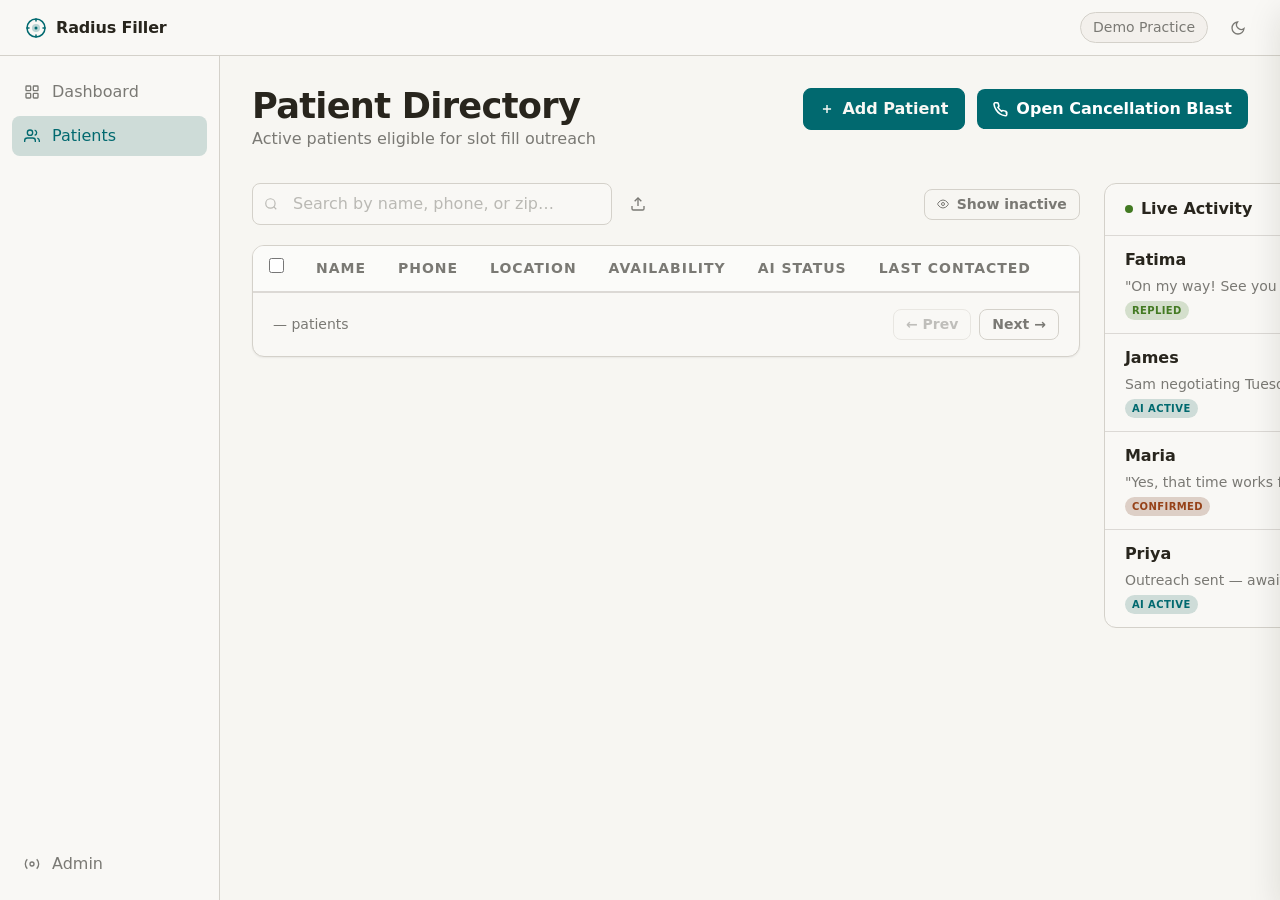
==== commit 8ce87d77: "feat: AI state machine, availability columns, slide-over drawer, negotiation blast" ====
--- a/app/patients.html
+++ b/app/patients.html
@@ -6,229 +6,279 @@
   <title>Radius Filler — Patient Directory</title>
   <link rel="stylesheet" href="./style.css">
   <style>
-    /* ── Desktop two-panel layout ────────────────────────────── */
+    /* ── Layout ──────────────────────────────────────────────── */
     .patients-layout {
       display: grid;
       grid-template-columns: 1fr;
       gap: var(--space-6);
     }
     @media (min-width: 1100px) {
-      .patients-layout {
-        grid-template-columns: 1fr 320px;
-        align-items: start;
-      }
-    }
-
-    /* ── Live Feed panel ─────────────────────────────────────── */
+      .patients-layout { grid-template-columns: 1fr 300px; align-items: start; }
+    }
+
+    /* ── Live Feed ───────────────────────────────────────────── */
     .feed-panel {
       background: var(--color-surface);
       border: 1px solid var(--color-border);
       border-radius: var(--radius-lg);
       overflow: hidden;
       position: sticky;
-      top: calc(var(--space-16) + var(--space-4));
-    }
-    .feed-header {
-      padding: var(--space-4) var(--space-5);
-      border-bottom: 1px solid var(--color-divider);
-      display: flex;
-      align-items: center;
-      gap: var(--space-2);
-    }
-    .feed-header h2 {
-      font-size: var(--text-sm);
-      font-weight: 600;
-      color: var(--color-text);
-    }
-    .feed-dot {
-      width: 8px;
-      height: 8px;
-      border-radius: 50%;
-      background: var(--color-success);
-      flex-shrink: 0;
-      animation: pulse-dot 2s ease-in-out infinite;
-    }
-    @keyframes pulse-dot {
-      0%,100% { opacity: 1; }
-      50% { opacity: 0.4; }
-    }
-    .feed-list {
-      list-style: none;
-      max-height: 480px;
-      overflow-y: auto;
-    }
-    .feed-item {
-      padding: var(--space-3) var(--space-5);
-      border-bottom: 1px solid var(--color-divider);
-      animation: feed-in 0.3s ease;
-    }
-    .feed-item:last-child { border-bottom: none; }
-    @keyframes feed-in {
-      from { opacity: 0; transform: translateY(-6px); }
-      to   { opacity: 1; transform: translateY(0); }
-    }
-    .feed-meta {
-      display: flex;
-      justify-content: space-between;
-      align-items: baseline;
-      margin-bottom: var(--space-1);
-    }
-    .feed-name {
-      font-size: var(--text-sm);
-      font-weight: 600;
-      color: var(--color-text);
-    }
-    .feed-time {
-      font-size: var(--text-xs);
-      color: var(--color-text-faint);
-    }
-    .feed-msg {
-      font-size: var(--text-xs);
-      color: var(--color-text-muted);
-      white-space: nowrap;
-      overflow: hidden;
-      text-overflow: ellipsis;
-      max-width: 260px;
-    }
-    .feed-badge {
-      display: inline-flex;
-      align-items: center;
-      gap: 4px;
-      font-size: 10px;
-      font-weight: 600;
-      text-transform: uppercase;
-      letter-spacing: 0.04em;
-      padding: 2px 7px;
-      border-radius: var(--radius-full);
-      margin-top: var(--space-1);
-    }
-    .feed-badge.replied   { background: var(--color-success-highlight); color: var(--color-success); }
-    .feed-badge.ai        { background: var(--color-primary-highlight); color: var(--color-primary); }
-    .feed-badge.confirmed { background: var(--color-warning-highlight); color: var(--color-warning); }
-    .feed-empty {
-      padding: var(--space-8) var(--space-5);
-      text-align: center;
-      color: var(--color-text-faint);
-      font-size: var(--text-sm);
-    }
-
-    /* ── Batch action bar ────────────────────────────────────── */
-    .batch-bar {
-      display: none;
-      align-items: center;
-      gap: var(--space-3);
-      padding: var(--space-3) var(--space-5);
-      background: var(--color-primary-highlight);
-      border-bottom: 1px solid var(--color-border);
-      font-size: var(--text-sm);
-    }
-    .batch-bar.visible { display: flex; }
-    .batch-count {
-      font-weight: 600;
-      color: var(--color-primary);
-    }
-
-    /* ── Checkbox column ─────────────────────────────────────── */
-    .col-check { width: 40px; }
-    input[type="checkbox"] {
-      width: 15px;
-      height: 15px;
-      accent-color: var(--color-primary);
-      cursor: pointer;
-    }
-
-    /* ── Phone: inline, +1 de-emphasized ────────────────────── */
-    .phone-number {
-      font-variant-numeric: tabular-nums;
-      color: var(--color-text);
-      font-size: var(--text-sm);
-    }
-    .phone-cc {
-      color: var(--color-text-faint);
-      font-size: var(--text-xs);
-      margin-right: 2px;
-    }
-
-    /* ── Location: town-first ────────────────────────────────── */
-    .loc-town {
-      font-weight: 600;
-      color: var(--color-text);
-      font-size: var(--text-sm);
-    }
-    .loc-zip {
-      font-size: var(--text-xs);
-      color: var(--color-text-faint);
-      display: block;
-    }
-
-    /* ── Last contacted cell ─────────────────────────────────── */
-    .td-contacted {
-      font-size: var(--text-xs);
-      color: var(--color-text-muted);
-      font-variant-numeric: tabular-nums;
-      white-space: nowrap;
-    }
-    .td-contacted.never {
-      color: var(--color-text-faint);
-      font-style: italic;
-    }
-
-    /* ── Inline row actions ──────────────────────────────────── */
-    .row-actions {
-      display: flex;
-      align-items: center;
-      gap: var(--space-1);
-      opacity: 0.35;
-      transition: opacity 0.15s;
-    }
-    tr:hover .row-actions { opacity: 1; }
-    .row-icon-btn {
-      width: 28px;
-      height: 28px;
-      display: flex;
-      align-items: center;
-      justify-content: center;
-      border-radius: var(--radius-sm);
-      color: var(--color-text-muted);
-      background: none;
-      border: none;
-      cursor: pointer;
-      transition: background var(--transition-interactive), color var(--transition-interactive);
-    }
-    .row-icon-btn:hover {
-      background: var(--color-surface-offset);
-      color: var(--color-text);
-    }
-
-    /* ── Fill slot CTA (primary, prominent) ─────────────────── */
-    .btn-fill {
-      background: var(--color-primary);
-      color: #fff;
-      border: none;
-      border-radius: var(--radius-md);
-      padding: var(--space-2) var(--space-4);
-      font-size: var(--text-sm);
-      font-weight: 600;
-      cursor: pointer;
-      display: inline-flex;
-      align-items: center;
-      gap: var(--space-2);
-      transition: background var(--transition-interactive), box-shadow var(--transition-interactive);
-    }
-    .btn-fill:hover {
-      background: var(--color-primary-hover);
-      box-shadow: var(--shadow-md);
-    }
-    .btn-fill:active { background: var(--color-primary-active); }
-
-    /* ── Search bar import icon ──────────────────────────────── */
-    .search-row {
-      display: flex;
-      align-items: center;
-      gap: var(--space-2);
-      flex: 1;
-    }
-    .search-row .search-wrap { flex: 1; }
+      top: calc(var(--space-16, 4rem) + var(--space-4));
+    }
+    .feed-header { padding: var(--space-4) var(--space-5); border-bottom: 1px solid var(--color-divider); display:flex; align-items:center; gap:var(--space-2); }
+    .feed-header h2 { font-size: var(--text-sm); font-weight:600; }
+    .feed-dot { width:8px; height:8px; border-radius:50%; background:var(--color-success); flex-shrink:0; animation:pulse-dot 2s ease-in-out infinite; }
+    @keyframes pulse-dot { 0%,100%{opacity:1}50%{opacity:0.4} }
+    .feed-list { list-style:none; max-height:480px; overflow-y:auto; }
+    .feed-item { padding:var(--space-3) var(--space-5); border-bottom:1px solid var(--color-divider); animation:feed-in 0.3s ease; cursor:pointer; }
+    .feed-item:last-child { border-bottom:none; }
+    .feed-item:hover { background:var(--color-surface-offset); }
+    @keyframes feed-in { from{opacity:0;transform:translateY(-6px)} to{opacity:1;transform:translateY(0)} }
+    .feed-meta { display:flex; justify-content:space-between; align-items:baseline; margin-bottom:var(--space-1); }
+    .feed-name { font-size:var(--text-sm); font-weight:600; }
+    .feed-time { font-size:var(--text-xs); color:var(--color-text-faint); }
+    .feed-msg { font-size:var(--text-xs); color:var(--color-text-muted); white-space:nowrap; overflow:hidden; text-overflow:ellipsis; max-width:220px; }
+    .feed-badge { display:inline-flex; align-items:center; gap:4px; font-size:10px; font-weight:600; text-transform:uppercase; letter-spacing:0.04em; padding:2px 7px; border-radius:var(--radius-full); margin-top:var(--space-1); }
+    .feed-badge.replied   { background:var(--color-success-highlight); color:var(--color-success); }
+    .feed-badge.ai        { background:var(--color-primary-highlight); color:var(--color-primary); }
+    .feed-badge.confirmed { background:var(--color-warning-highlight); color:var(--color-warning); }
+    .feed-empty { padding:var(--space-8) var(--space-5); text-align:center; color:var(--color-text-faint); font-size:var(--text-sm); }
+
+    /* ── Batch bar ───────────────────────────────────────────── */
+    .batch-bar { display:none; align-items:center; gap:var(--space-3); padding:var(--space-3) var(--space-5); background:var(--color-primary-highlight); border-bottom:1px solid var(--color-border); font-size:var(--text-sm); }
+    .batch-bar.visible { display:flex; }
+    .batch-count { font-weight:600; color:var(--color-primary); }
+
+    /* ── Checkbox ────────────────────────────────────────────── */
+    .col-check { width:40px; }
+    input[type="checkbox"] { width:15px; height:15px; accent-color:var(--color-primary); cursor:pointer; }
+
+    /* ── Phone ───────────────────────────────────────────────── */
+    .phone-cell { white-space:nowrap; }
+    .phone-number { font-variant-numeric:tabular-nums; font-size:var(--text-sm); }
+    .phone-cc { color:var(--color-text-faint); font-size:var(--text-xs); margin-right:2px; }
+
+    /* ── Location ────────────────────────────────────────────── */
+    .loc-town { font-weight:600; font-size:var(--text-sm); }
+    .loc-zip  { font-size:var(--text-xs); color:var(--color-text-faint); display:block; }
+
+    /* ── AI State badges ─────────────────────────────────────── */
+    .ai-badge {
+      display:inline-flex; align-items:center; gap:5px;
+      font-size:10px; font-weight:700; text-transform:uppercase; letter-spacing:0.05em;
+      padding:3px 8px; border-radius:var(--radius-full); white-space:nowrap;
+    }
+    .ai-badge .ai-dot { width:6px; height:6px; border-radius:50%; background:currentColor; flex-shrink:0; }
+    .ai-idle         { background:var(--color-surface-offset);    color:var(--color-text-muted); }
+    .ai-intake       { background:#dbeafe; color:#1d4ed8; }
+    [data-theme="dark"] .ai-intake { background:#1e3a5f; color:#7eb3f8; }
+    .ai-negotiating  { background:#fef3c7; color:#b45309; }
+    [data-theme="dark"] .ai-negotiating { background:#422006; color:#fbbf24; }
+    .ai-negotiating .ai-dot { animation:pulse-amber 1.2s ease-in-out infinite; }
+    @keyframes pulse-amber { 0%,100%{opacity:1;transform:scale(1)} 50%{opacity:0.5;transform:scale(0.7)} }
+    .ai-synced   { background:var(--color-success-highlight); color:var(--color-success); }
+    .ai-booked   { background:#e0f2fe; color:#0369a1; }
+    [data-theme="dark"] .ai-booked { background:#0c2a3a; color:#38bdf8; }
+    .ai-blocked  { background:var(--color-error-highlight); color:var(--color-error); }
+
+    /* ── Availability pill ───────────────────────────────────── */
+    .avail-pill {
+      font-size:var(--text-xs); color:var(--color-text-muted);
+      background:var(--color-surface-offset); border-radius:var(--radius-sm);
+      padding:2px 6px; font-variant-numeric:tabular-nums;
+      white-space:nowrap;
+    }
+    .avail-none { font-size:var(--text-xs); color:var(--color-text-faint); font-style:italic; }
+
+    /* ── Last contacted ──────────────────────────────────────── */
+    .td-contacted { font-size:var(--text-xs); color:var(--color-text-muted); font-variant-numeric:tabular-nums; white-space:nowrap; }
+    .td-contacted.never { color:var(--color-text-faint); font-style:italic; }
+
+    /* ── Row actions ─────────────────────────────────────────── */
+    .row-actions { display:flex; align-items:center; gap:var(--space-1); opacity:0.35; transition:opacity 0.15s; }
+    tr:hover .row-actions { opacity:1; }
+    .row-icon-btn { width:28px; height:28px; display:flex; align-items:center; justify-content:center; border-radius:var(--radius-sm); color:var(--color-text-muted); background:none; border:none; cursor:pointer; transition:background var(--transition),color var(--transition); }
+    .row-icon-btn:hover { background:var(--color-surface-offset); color:var(--color-text); }
+
+    /* ── Fill slot btn ───────────────────────────────────────── */
+    .btn-fill { background:var(--color-primary); color:#fff; border:none; border-radius:var(--radius-md); padding:var(--space-2) var(--space-4); font-size:var(--text-sm); font-weight:600; cursor:pointer; display:inline-flex; align-items:center; gap:var(--space-2); transition:background var(--transition),box-shadow var(--transition); }
+    .btn-fill:hover { background:var(--color-primary-hover); box-shadow:var(--shadow-md); }
+    .btn-fill:active { background:var(--color-primary-active); }
+
+    /* ── Search row ──────────────────────────────────────────── */
+    .search-row { display:flex; align-items:center; gap:var(--space-2); flex:1; }
+    .search-row .search-wrap { flex:1; }
+
+    /* ━━━━━━━━━━━━━━━━━━━━━━━━━━━━━━━━━━━━━━━━━━━━━━━━━━━━━━━━
+       SLIDE-OVER DRAWER
+    ━━━━━━━━━━━━━━━━━━━━━━━━━━━━━━━━━━━━━━━━━━━━━━━━━━━━━━━━ */
+    .drawer-backdrop {
+      position:fixed; inset:0; background:oklch(0.15 0 0 / 0.4);
+      backdrop-filter:blur(3px); z-index:250;
+      opacity:0; pointer-events:none;
+      transition:opacity 200ms ease;
+    }
+    .drawer-backdrop.open { opacity:1; pointer-events:auto; }
+    .drawer {
+      position:fixed; top:0; right:0; bottom:0;
+      width:min(480px, 100vw);
+      background:var(--color-surface);
+      border-left:1px solid var(--color-border);
+      box-shadow:var(--shadow-lg);
+      z-index:260;
+      display:flex; flex-direction:column;
+      transform:translateX(100%);
+      transition:transform 260ms cubic-bezier(0.16,1,0.3,1);
+    }
+    .drawer.open { transform:translateX(0); }
+
+    .drawer-header {
+      display:flex; align-items:center; justify-content:space-between;
+      padding:var(--space-4) var(--space-5);
+      border-bottom:1px solid var(--color-divider);
+      background:var(--color-surface-2);
+      flex-shrink:0;
+    }
+    .drawer-patient-meta { display:flex; flex-direction:column; gap:2px; }
+    .drawer-patient-name { font-size:var(--text-base); font-weight:700; color:var(--color-text); }
+    .drawer-patient-sub  { font-size:var(--text-xs); color:var(--color-text-muted); }
+
+    .drawer-body { flex:1; overflow-y:auto; display:flex; flex-direction:column; }
+
+    /* Availability summary strip */
+    .drawer-avail-strip {
+      padding:var(--space-3) var(--space-5);
+      background:var(--color-surface-offset);
+      border-bottom:1px solid var(--color-divider);
+      display:flex; align-items:center; justify-content:space-between; gap:var(--space-3);
+      flex-shrink:0;
+    }
+    .drawer-avail-items { display:flex; gap:var(--space-2); flex-wrap:wrap; }
+    .drawer-avail-chip { font-size:var(--text-xs); background:var(--color-primary-highlight); color:var(--color-primary); border-radius:var(--radius-full); padding:2px 8px; font-weight:600; }
+    .drawer-avail-empty { font-size:var(--text-xs); color:var(--color-text-faint); font-style:italic; }
+    .intake-refresh-btn { font-size:var(--text-xs); color:var(--color-primary); border:1px solid var(--color-primary-highlight); border-radius:var(--radius-full); padding:3px 10px; background:transparent; cursor:pointer; font-weight:600; white-space:nowrap; transition:background var(--transition); }
+    .intake-refresh-btn:hover { background:var(--color-primary-highlight); }
+
+    /* Convo log */
+    .convo-log {
+      flex:1; padding:var(--space-4) var(--space-5);
+      display:flex; flex-direction:column; gap:var(--space-3);
+      overflow-y:auto;
+    }
+    .convo-bubble-row { display:flex; flex-direction:column; align-items:flex-start; gap:2px; }
+    .convo-bubble-row.outbound { align-items:flex-end; }
+    .bubble-sender { font-size:10px; font-weight:600; text-transform:uppercase; letter-spacing:0.05em; color:var(--color-text-faint); padding:0 var(--space-2); }
+    .bubble {
+      max-width:78%; padding:var(--space-2) var(--space-3);
+      border-radius:var(--radius-lg); font-size:var(--text-sm); line-height:1.5;
+    }
+    .bubble.inbound {
+      background:var(--color-surface-offset);
+      color:var(--color-text);
+      border-bottom-left-radius:var(--radius-sm);
+    }
+    .bubble.outbound {
+      background:var(--color-primary);
+      color:#fff;
+      border-bottom-right-radius:var(--radius-sm);
+    }
+    .bubble-time { font-size:10px; color:var(--color-text-faint); padding:0 var(--space-2); }
+    .convo-empty { display:flex; flex-direction:column; align-items:center; justify-content:center; flex:1; gap:var(--space-3); color:var(--color-text-faint); text-align:center; padding:var(--space-10); }
+    .convo-empty svg { color:var(--color-text-faint); }
+    .convo-empty p { font-size:var(--text-sm); max-width:28ch; }
+
+    /* Manual override footer */
+    .drawer-footer {
+      border-top:1px solid var(--color-divider);
+      padding:var(--space-4) var(--space-5);
+      background:var(--color-surface-2);
+      display:flex; flex-direction:column; gap:var(--space-3);
+      flex-shrink:0;
+    }
+    .override-row { display:flex; align-items:center; justify-content:space-between; }
+    .override-label { font-size:var(--text-xs); font-weight:600; color:var(--color-text-muted); display:flex; align-items:center; gap:var(--space-2); }
+    .override-label svg { color:var(--color-warning); }
+    /* Toggle switch */
+    .toggle-wrap { display:flex; align-items:center; gap:var(--space-2); }
+    .toggle { position:relative; display:inline-block; width:36px; height:20px; }
+    .toggle input { opacity:0; width:0; height:0; }
+    .toggle-slider {
+      position:absolute; cursor:pointer; inset:0;
+      background:var(--color-border); border-radius:var(--radius-full);
+      transition:background var(--transition);
+    }
+    .toggle-slider::before {
+      content:''; position:absolute; height:14px; width:14px;
+      left:3px; bottom:3px; border-radius:50%;
+      background:#fff; transition:transform var(--transition);
+    }
+    .toggle input:checked + .toggle-slider { background:var(--color-warning); }
+    .toggle input:checked + .toggle-slider::before { transform:translateX(16px); }
+    .toggle-status { font-size:var(--text-xs); font-weight:600; }
+    .toggle-status.active { color:var(--color-warning); }
+
+    /* Manual compose */
+    .manual-compose { display:none; gap:var(--space-2); }
+    .manual-compose.visible { display:flex; }
+    .manual-input {
+      flex:1; padding:var(--space-2) var(--space-3);
+      border:1px solid var(--color-border); border-radius:var(--radius-md);
+      background:var(--color-surface); color:var(--color-text);
+      font-size:var(--text-sm);
+    }
+    .manual-input:focus { outline:none; border-color:var(--color-warning); box-shadow:0 0 0 3px oklch(from var(--color-warning) l c h / 0.15); }
+    .manual-send-btn { padding:var(--space-2) var(--space-3); background:var(--color-warning); color:#fff; border:none; border-radius:var(--radius-md); font-size:var(--text-sm); font-weight:600; cursor:pointer; white-space:nowrap; transition:background var(--transition); }
+    .manual-send-btn:hover { background:var(--color-warning-hover, #713417); }
+
+    /* ━━━━━━━━━━━━━━━━━━━━━━━━━━━━━━━━━━━━━━━━━━━━━━━━━━━━━━━━
+       CANCELLATION BLAST MODAL
+    ━━━━━━━━━━━━━━━━━━━━━━━━━━━━━━━━━━━━━━━━━━━━━━━━━━━━━━━━ */
+    .blast-modal { max-width:540px; }
+    .blast-slot-row { display:flex; gap:var(--space-3); }
+    .blast-slot-row .form-group { flex:1; }
+    .match-preview {
+      border:1px solid var(--color-border); border-radius:var(--radius-md);
+      overflow:hidden; background:var(--color-surface-2);
+    }
+    .match-preview-header {
+      padding:var(--space-2) var(--space-4);
+      font-size:var(--text-xs); font-weight:600; text-transform:uppercase;
+      letter-spacing:0.06em; color:var(--color-text-muted);
+      border-bottom:1px solid var(--color-divider);
+      display:flex; justify-content:space-between;
+    }
+    .match-list { max-height:200px; overflow-y:auto; }
+    .match-row {
+      display:flex; align-items:center; justify-content:space-between;
+      padding:var(--space-2) var(--space-4);
+      border-bottom:1px solid var(--color-divider);
+      font-size:var(--text-sm);
+    }
+    .match-row:last-child { border-bottom:none; }
+    .match-name { font-weight:600; }
+    .match-meta { font-size:var(--text-xs); color:var(--color-text-muted); }
+    .blast-none { padding:var(--space-6); text-align:center; font-size:var(--text-sm); color:var(--color-text-faint); font-style:italic; }
+
+    /* Negotiation live view */
+    .negotiation-panel { display:none; }
+    .negotiation-panel.active { display:block; }
+    .neg-timeline { display:flex; flex-direction:column; gap:var(--space-2); max-height:240px; overflow-y:auto; }
+    .neg-event {
+      display:flex; align-items:flex-start; gap:var(--space-3);
+      font-size:var(--text-xs); padding:var(--space-2) 0;
+      border-bottom:1px solid var(--color-divider);
+      animation:feed-in 0.3s ease;
+    }
+    .neg-event:last-child { border-bottom:none; }
+    .neg-icon { width:22px; height:22px; border-radius:50%; display:flex; align-items:center; justify-content:center; flex-shrink:0; margin-top:1px; }
+    .neg-icon.send   { background:var(--color-primary-highlight); color:var(--color-primary); }
+    .neg-icon.reply  { background:var(--color-success-highlight); color:var(--color-success); }
+    .neg-icon.lock   { background:var(--color-gold-highlight);    color:var(--color-gold); }
+    .neg-icon.reject { background:var(--color-surface-offset);    color:var(--color-text-muted); }
+    .neg-body { flex:1; }
+    .neg-body strong { font-weight:600; color:var(--color-text); }
+    .neg-body span   { color:var(--color-text-muted); }
+    .neg-time { font-size:10px; color:var(--color-text-faint); flex-shrink:0; padding-top:2px; }
   </style>
 </head>
 <body>
@@ -281,7 +331,7 @@
         <h1 class="page-title">Patient Directory</h1>
         <p class="page-subtitle">Active patients eligible for slot fill outreach</p>
       </div>
-      <div style="display:flex;gap:var(--space-3);align-items:center">
+      <div style="display:flex;gap:var(--space-3);align-items:center;flex-wrap:wrap">
         <button class="btn btn-primary" id="add-patient-btn">
           <svg width="14" height="14" viewBox="0 0 24 24" fill="none" stroke="currentColor" stroke-width="2.5"><path d="M12 5v14M5 12h14"/></svg>
           Add Patient
@@ -295,7 +345,7 @@
 
     <div class="patients-layout">
 
-      <!-- Left: table column -->
+      <!-- Table column -->
       <div>
         <!-- Toolbar -->
         <div class="toolbar">
@@ -304,7 +354,6 @@
               <svg width="14" height="14" viewBox="0 0 24 24" fill="none" stroke="currentColor" stroke-width="2"><circle cx="11" cy="11" r="8"/><path d="m21 21-4.35-4.35"/></svg>
               <input class="search-input" type="search" id="search-input" placeholder="Search by name, phone, or zip…" autocomplete="off">
             </div>
-            <!-- Import as small icon button next to search -->
             <button class="icon-btn" id="import-btn" title="Import CSV" aria-label="Import CSV">
               <svg width="16" height="16" viewBox="0 0 24 24" fill="none" stroke="currentColor" stroke-width="2"><path d="M21 15v4a2 2 0 0 1-2 2H5a2 2 0 0 1-2-2v-4"/><polyline points="17 8 12 3 7 8"/><line x1="12" y1="3" x2="12" y2="15"/></svg>
             </button>
@@ -315,7 +364,7 @@
           </button>
         </div>
 
-        <!-- Batch action bar (hidden until rows selected) -->
+        <!-- Batch bar -->
         <div class="batch-bar" id="batch-bar">
           <span class="batch-count" id="batch-count">0 selected</span>
           <button class="btn btn-primary btn-sm" id="batch-blast-btn">
@@ -331,15 +380,14 @@
             <table>
               <thead>
                 <tr>
-                  <th class="col-check">
-                    <input type="checkbox" id="select-all" title="Select all on page">
-                  </th>
+                  <th class="col-check"><input type="checkbox" id="select-all" title="Select all"></th>
                   <th>Name</th>
                   <th>Phone</th>
                   <th>Location</th>
-                  <th>Status</th>
+                  <th>Availability</th>
+                  <th>AI Status</th>
                   <th>Last Contacted</th>
-                  <th style="width:72px"></th>
+                  <th style="width:64px"></th>
                 </tr>
               </thead>
               <tbody id="patients-tbody"></tbody>
@@ -355,29 +403,29 @@
         </div>
       </div>
 
-      <!-- Right: Live feed panel -->
+      <!-- Live Feed -->
       <div class="feed-panel">
         <div class="feed-header">
           <span class="feed-dot"></span>
           <h2>Live Activity</h2>
         </div>
         <ul class="feed-list" id="feed-list">
-          <li class="feed-item">
+          <li class="feed-item" data-patient-id="5">
             <div class="feed-meta"><span class="feed-name">Fatima</span><span class="feed-time">just now</span></div>
             <p class="feed-msg">"On my way! See you at 2pm"</p>
             <span class="feed-badge replied">Replied</span>
           </li>
-          <li class="feed-item">
+          <li class="feed-item" data-patient-id="2">
             <div class="feed-meta"><span class="feed-name">James</span><span class="feed-time">2 min ago</span></div>
-            <p class="feed-msg">Gemini negotiating Tuesday slot…</p>
+            <p class="feed-msg">Sam negotiating Tuesday 10 AM slot…</p>
             <span class="feed-badge ai">AI Active</span>
           </li>
-          <li class="feed-item">
+          <li class="feed-item" data-patient-id="1">
             <div class="feed-meta"><span class="feed-name">Maria</span><span class="feed-time">8 min ago</span></div>
             <p class="feed-msg">"Yes, that time works for me."</p>
             <span class="feed-badge confirmed">Confirmed</span>
           </li>
-          <li class="feed-item">
+          <li class="feed-item" data-patient-id="3">
             <div class="feed-meta"><span class="feed-name">Priya</span><span class="feed-time">14 min ago</span></div>
             <p class="feed-msg">Outreach sent — awaiting response</p>
             <span class="feed-badge ai">AI Active</span>
@@ -385,8 +433,125 @@
         </ul>
       </div>
 
-    </div><!-- /.patients-layout -->
+    </div>
   </main>
+</div>
+
+<!-- ═══════════════════════════════════════════════════════
+     SLIDE-OVER DRAWER
+═══════════════════════════════════════════════════════ -->
+<div class="drawer-backdrop" id="drawer-backdrop"></div>
+<div class="drawer" id="patient-drawer" role="dialog" aria-modal="true" aria-labelledby="drawer-patient-name">
+
+  <div class="drawer-header">
+    <div class="drawer-patient-meta">
+      <span class="drawer-patient-name" id="drawer-patient-name">—</span>
+      <span class="drawer-patient-sub" id="drawer-patient-sub">—</span>
+    </div>
+    <div style="display:flex;align-items:center;gap:var(--space-2)">
+      <span id="drawer-ai-badge"></span>
+      <button class="icon-btn" id="drawer-close" aria-label="Close">
+        <svg width="16" height="16" viewBox="0 0 24 24" fill="none" stroke="currentColor" stroke-width="2"><path d="M18 6 6 18M6 6l12 12"/></svg>
+      </button>
+    </div>
+  </div>
+
+  <!-- Availability strip -->
+  <div class="drawer-avail-strip">
+    <div>
+      <div style="font-size:10px;font-weight:700;text-transform:uppercase;letter-spacing:0.06em;color:var(--color-text-faint);margin-bottom:4px">Availability</div>
+      <div id="drawer-avail-items" class="drawer-avail-items"></div>
+    </div>
+    <button class="intake-refresh-btn" id="intake-refresh-btn" title="Re-run intake to collect fresh availability">
+      ↺ Refresh Intake
+    </button>
+  </div>
+
+  <!-- Conversation log -->
+  <div class="convo-log" id="convo-log"></div>
+
+  <!-- Footer: manual override -->
+  <div class="drawer-footer">
+    <div class="override-row">
+      <span class="override-label">
+        <svg width="13" height="13" viewBox="0 0 24 24" fill="none" stroke="currentColor" stroke-width="2"><path d="M12 22s8-4 8-10V5l-8-3-8 3v7c0 6 8 10 8 10z"/></svg>
+        Manual Override — freeze AI agent
+      </span>
+      <div class="toggle-wrap">
+        <label class="toggle" aria-label="Toggle manual override">
+          <input type="checkbox" id="override-toggle">
+          <span class="toggle-slider"></span>
+        </label>
+        <span class="toggle-status" id="override-status">Off</span>
+      </div>
+    </div>
+    <div class="manual-compose" id="manual-compose">
+      <input class="manual-input" type="text" id="manual-input" placeholder="Type a message to send via Twilio…" aria-label="Manual message">
+      <button class="manual-send-btn" id="manual-send-btn">Send</button>
+    </div>
+  </div>
+</div>
+
+<!-- ═══════════════════════════════════════════════════════
+     CANCELLATION BLAST MODAL
+═══════════════════════════════════════════════════════ -->
+<div class="modal-overlay" id="blast-modal" role="dialog" aria-modal="true" aria-labelledby="blast-title">
+  <div class="modal blast-modal">
+    <div class="modal-header">
+      <h2 class="modal-title" id="blast-title">Open Cancellation Blast</h2>
+      <button class="icon-btn" id="blast-close" aria-label="Close">
+        <svg width="16" height="16" viewBox="0 0 24 24" fill="none" stroke="currentColor" stroke-width="2"><path d="M18 6 6 18M6 6l12 12"/></svg>
+      </button>
+    </div>
+
+    <!-- Step 1: Slot config -->
+    <div id="blast-step-1">
+      <div class="modal-body">
+        <p style="font-size:var(--text-sm);color:var(--color-text-muted)">Define the open slot. Radius Filler will match patients by proximity, day, and time preference — then open parallel AI negotiations automatically.</p>
+        <div class="blast-slot-row">
+          <div class="form-group">
+            <label class="form-label" for="blast-day">Day of Week</label>
+            <select class="form-input" id="blast-day">
+              <option>Monday</option><option>Tuesday</option><option>Wednesday</option>
+              <option>Thursday</option><option>Friday</option>
+            </select>
+          </div>
+          <div class="form-group">
+            <label class="form-label" for="blast-time">Time</label>
+            <input class="form-input" type="time" id="blast-time" value="10:00">
+          </div>
+          <div class="form-group">
+            <label class="form-label" for="blast-radius">Radius (mi)</label>
+            <input class="form-input" type="number" id="blast-radius" value="25" min="5" max="100">
+          </div>
+        </div>
+        <div class="form-group">
+          <label class="form-label">Matched Candidates</label>
+          <div class="match-preview">
+            <div class="match-preview-header">
+              <span>Patient</span><span>Match reason</span>
+            </div>
+            <div class="match-list" id="match-list"></div>
+          </div>
+        </div>
+      </div>
+      <div class="modal-footer">
+        <button class="btn btn-ghost" id="blast-cancel-1">Cancel</button>
+        <button class="btn btn-primary" id="blast-launch-btn">Launch Negotiations →</button>
+      </div>
+    </div>
+
+    <!-- Step 2: Live negotiation view -->
+    <div id="blast-step-2" style="display:none">
+      <div class="modal-body">
+        <p style="font-size:var(--text-sm);color:var(--color-text-muted);margin-bottom:var(--space-4)">Sam is simultaneously negotiating with matched patients. The slot locks the moment the first patient confirms.</p>
+        <div class="neg-timeline" id="neg-timeline"></div>
+      </div>
+      <div class="modal-footer">
+        <button class="btn btn-ghost" id="blast-done-btn">Done</button>
+      </div>
+    </div>
+  </div>
 </div>
 
 <!-- Add Patient Modal -->
@@ -455,30 +620,12 @@
   </div>
 </div>
 
-<!-- Convo history modal -->
-<div class="modal-overlay" id="convo-modal" role="dialog" aria-modal="true" aria-labelledby="convo-title">
-  <div class="modal">
-    <div class="modal-header">
-      <h2 class="modal-title" id="convo-title">Conversation History</h2>
-      <button class="icon-btn" id="convo-close" aria-label="Close">
-        <svg width="16" height="16" viewBox="0 0 24 24" fill="none" stroke="currentColor" stroke-width="2"><path d="M18 6 6 18M6 6l12 12"/></svg>
-      </button>
-    </div>
-    <div class="modal-body" id="convo-body">
-      <p style="color:var(--color-text-muted);font-size:var(--text-sm)">No conversation history yet. History will appear here once the Gemini SMS loop (Issue #5) is live.</p>
-    </div>
-    <div class="modal-footer">
-      <button class="btn btn-ghost" id="convo-cancel">Close</button>
-    </div>
-  </div>
-</div>
-
 <div class="toast-container" id="toast-container" aria-live="polite"></div>
 
 <script type="module">
 import { supabase, PRACTICE_ID } from './app.js';
 
-// Theme toggle
+// ── Theme toggle ──────────────────────────────────────────
 (function(){
   const t = document.querySelector('[data-theme-toggle]'), r = document.documentElement;
   let d = matchMedia('(prefers-color-scheme:dark)').matches ? 'dark' : 'light';
@@ -496,48 +643,90 @@
   setTimeout(() => { t.classList.remove('show'); setTimeout(()=>t.remove(),300); }, 3500);
 }
 
-// Strip +1 from phone for display — show inline, country code faded
 function formatPhone(raw) {
   const cleaned = raw.replace(/^\+1\s?/, '').trim();
   return `<span class="phone-cc">+1</span><span class="phone-number">${cleaned}</span>`;
 }
-
-// Location: bold town on top, zip muted underneath
 function formatLocation(zip, town) {
   return `<span class="loc-town">${town}</span><span class="loc-zip">${zip}</span>`;
 }
-
-// Last contacted: human relative time
 function formatContacted(dateStr) {
   if (!dateStr) return '<span class="td-contacted never">Never</span>';
-  const d = new Date(dateStr);
-  const now = new Date();
+  const d = new Date(dateStr), now = new Date();
   const days = Math.floor((now - d) / 86400000);
-  let label;
-  if (days === 0) label = 'Today';
-  else if (days === 1) label = 'Yesterday';
-  else if (days < 7) label = `${days}d ago`;
-  else if (days < 30) label = `${Math.floor(days/7)}w ago`;
-  else label = `${Math.floor(days/30)}mo ago`;
+  let label = days===0?'Today':days===1?'Yesterday':days<7?`${days}d ago`:days<30?`${Math.floor(days/7)}w ago`:`${Math.floor(days/30)}mo ago`;
   return `<span class="td-contacted">${label}</span>`;
 }
 
-// ── Mock data ──────────────────────────────────────────────
+// ── AI state badge HTML ────────────────────────────────────
+const AI_STATE_MAP = {
+  IDLE:            { cls:'ai-idle',       label:'Idle' },
+  INTAKE_PENDING:  { cls:'ai-intake',     label:'Intake Pending' },
+  INTAKE_ACTIVE:   { cls:'ai-intake',     label:'Intake Active' },
+  MATCHED:         { cls:'ai-synced',     label:'Synced' },
+  NEGOTIATING:     { cls:'ai-negotiating',label:'Negotiating' },
+  BOOKED:          { cls:'ai-booked',     label:'Booked' },
+  BLOCKED:         { cls:'ai-blocked',    label:'Blocked' },
+};
+function aiBadgeHtml(state) {
+  const s = AI_STATE_MAP[state] || AI_STATE_MAP.IDLE;
+  return `<span class="ai-badge ${s.cls}"><span class="ai-dot"></span>${s.label}</span>`;
+}
+
+// ── Availability summary ───────────────────────────────────
+function availSummary(p) {
+  if (!p.days_of_week || !p.days_of_week.length) return '<span class="avail-none">Not collected</span>';
+  const days = p.days_of_week.map(d => d.slice(0,3)).join(', ');
+  const time = p.time_preference === 'AM' ? 'AM' : p.time_preference === 'PM' ? 'PM' : 'All day';
+  const notice = p.min_notice_minutes ? ` [${p.min_notice_minutes/60}hr]` : '';
+  return `<span class="avail-pill">${days} ${time}${notice}</span>`;
+}
+function availChips(p) {
+  if (!p.days_of_week || !p.days_of_week.length) return '<span class="drawer-avail-empty">Not yet collected — run Refresh Intake</span>';
+  return p.days_of_week.map(d => `<span class="drawer-avail-chip">${d}</span>`).join('')
+    + `<span class="drawer-avail-chip">${p.time_preference||'Any'}</span>`
+    + (p.min_notice_minutes ? `<span class="drawer-avail-chip">${p.min_notice_minutes/60}hr notice</span>` : '');
+}
+
+// ── Mock data with AI fields ────────────────────────────────
 let PATIENTS = [
-  { id:'1', first_name:'Maria',   mobile_phone:'(207) 555-0101', zip_code:'04101', town:'Portland',    is_active:true,  last_contacted:'2026-05-20' },
-  { id:'2', first_name:'James',   mobile_phone:'(207) 555-0102', zip_code:'04102', town:'Portland',    is_active:true,  last_contacted:'2026-05-18' },
-  { id:'3', first_name:'Priya',   mobile_phone:'(207) 555-0103', zip_code:'04103', town:'Portland',    is_active:true,  last_contacted:'2026-05-15' },
-  { id:'4', first_name:'Derek',   mobile_phone:'(207) 555-0104', zip_code:'04240', town:'Lewiston',    is_active:true,  last_contacted:'2026-05-10' },
-  { id:'5', first_name:'Fatima',  mobile_phone:'(207) 555-0105', zip_code:'04106', town:'S. Portland', is_active:true,  last_contacted:null },
-  { id:'6', first_name:'Carlos',  mobile_phone:'(207) 555-0106', zip_code:'04105', town:'Portland',    is_active:false, last_contacted:'2026-04-01' },
-  { id:'7', first_name:'Sarah',   mobile_phone:'(207) 555-0107', zip_code:'04401', town:'Bangor',      is_active:true,  last_contacted:'2026-05-22' },
-  { id:'8', first_name:'Michael', mobile_phone:'(207) 555-0108', zip_code:'04101', town:'Portland',    is_active:true,  last_contacted:'2026-05-21' },
+  { id:'0',  first_name:'Courtney', mobile_phone:'2079399308',    zip_code:'04020', town:'Cornish',     is_active:true,  last_contacted:null,         ai_state:'INTAKE_PENDING', days_of_week:[], time_preference:null, min_notice_minutes:null,
+    conversation: [] },
+  { id:'1',  first_name:'Maria',    mobile_phone:'(207) 555-0101', zip_code:'04101', town:'Portland',    is_active:true,  last_contacted:'2026-05-20',  ai_state:'BOOKED',         days_of_week:['Tuesday','Thursday'], time_preference:'AM', min_notice_minutes:120,
+    conversation: [
+      { role:'outbound', sender:'Sam (AI)', text:'Hi Maria, this is Sam from Bright Smiles Dental. We have an opening this Tuesday at 10 AM — would that work for you?', time:'10:02 AM' },
+      { role:'inbound',  sender:'Maria',    text:'Yes, that time works for me.', time:'10:08 AM' },
+      { role:'outbound', sender:'Sam (AI)', text:'Wonderful! You are all set for Tuesday at 10 AM. We will send a reminder the morning of. See you then!', time:'10:08 AM' },
+    ]
+  },
+  { id:'2',  first_name:'James',    mobile_phone:'(207) 555-0102', zip_code:'04102', town:'Portland',    is_active:true,  last_contacted:'2026-05-18',  ai_state:'NEGOTIATING',    days_of_week:['Tuesday','Friday'], time_preference:'AM', min_notice_minutes:60,
+    conversation: [
+      { role:'outbound', sender:'Sam (AI)', text:'Hey James! Sam here from Bright Smiles. We just had a Tuesday 10 AM slot open up — you mentioned Tuesday mornings work well. Interested?', time:'10:02 AM' },
+      { role:'inbound',  sender:'James',    text:'I can\'t do 10, do you have an 11:30?', time:'10:14 AM' },
+      { role:'outbound', sender:'Sam (AI)', text:'Great question — let me check with the front desk. Unfortunately our next available on Tuesday is 10 AM or 2:30 PM. Would either of those work?', time:'10:14 AM' },
+    ]
+  },
+  { id:'3',  first_name:'Priya',    mobile_phone:'(207) 555-0103', zip_code:'04103', town:'Portland',    is_active:true,  last_contacted:'2026-05-15',  ai_state:'NEGOTIATING',    days_of_week:['Tuesday','Wednesday'], time_preference:'AM', min_notice_minutes:120,
+    conversation: [
+      { role:'outbound', sender:'Sam (AI)', text:'Hi Priya! Sam from Bright Smiles. We have a Tuesday 10 AM cancellation — you are on our priority list. Can you make it?', time:'10:02 AM' },
+    ]
+  },
+  { id:'4',  first_name:'Derek',    mobile_phone:'(207) 555-0104', zip_code:'04240', town:'Lewiston',    is_active:true,  last_contacted:'2026-05-10',  ai_state:'MATCHED',        days_of_week:['Thursday'], time_preference:'PM', min_notice_minutes:240,
+    conversation: [] },
+  { id:'5',  first_name:'Fatima',   mobile_phone:'(207) 555-0105', zip_code:'04106', town:'S. Portland', is_active:true,  last_contacted:null,          ai_state:'INTAKE_ACTIVE',  days_of_week:[], time_preference:null, min_notice_minutes:null,
+    conversation: [
+      { role:'outbound', sender:'Sam (AI)', text:'Hi Fatima! I\'m Sam, a care coordinator with Bright Smiles Dental. I just want to make sure we have your availability on file so we can reach out when a convenient slot opens up. What days and times generally work best for you?', time:'9:45 AM' },
+      { role:'inbound',  sender:'Fatima',   text:'Honestly, things are crazy with the kids, but usually Tuesday mornings after school drop-off, or anytime Thursdays if I get a couple hours\' notice.', time:'9:51 AM' },
+      { role:'outbound', sender:'Sam (AI)', text:'That is super helpful, thank you! So Tuesday mornings and Thursdays with a couple hours\' heads-up — I\'ve got that noted. We will make sure to reach out accordingly. Have a great day!', time:'9:51 AM' },
+    ]
+  },
+  { id:'6',  first_name:'Carlos',   mobile_phone:'(207) 555-0106', zip_code:'04105', town:'Portland',    is_active:false, last_contacted:'2026-04-01',  ai_state:'IDLE',           days_of_week:[], time_preference:null, min_notice_minutes:null, conversation:[] },
+  { id:'7',  first_name:'Sarah',    mobile_phone:'(207) 555-0107', zip_code:'04401', town:'Bangor',      is_active:true,  last_contacted:'2026-05-22',  ai_state:'IDLE',           days_of_week:['Monday','Wednesday'], time_preference:'Full_Day', min_notice_minutes:60, conversation:[] },
+  { id:'8',  first_name:'Michael',  mobile_phone:'(207) 555-0108', zip_code:'04101', town:'Portland',    is_active:true,  last_contacted:'2026-05-21',  ai_state:'MATCHED',        days_of_week:['Tuesday','Thursday'], time_preference:'AM', min_notice_minutes:120, conversation:[] },
 ];
 
 const PAGE_SIZE = 7;
-let page = 0;
-let query = '';
-let showInactive = false;
+let page = 0, query = '', showInactive = false;
 let selectedIds = new Set();
 
 function filtered() {
@@ -552,12 +741,8 @@
 function updateBatchBar() {
   const bar = document.getElementById('batch-bar');
   const count = document.getElementById('batch-count');
-  if (selectedIds.size > 0) {
-    bar.classList.add('visible');
-    count.textContent = `${selectedIds.size} selected`;
-  } else {
-    bar.classList.remove('visible');
-  }
+  if (selectedIds.size > 0) { bar.classList.add('visible'); count.textContent = `${selectedIds.size} selected`; }
+  else bar.classList.remove('visible');
 }
 
 function renderTable() {
@@ -568,32 +753,26 @@
   const pageIds = pageRows.map(p => p.id);
 
   if (!rows.length) {
-    tbody.innerHTML = `<tr><td colspan="7"><div class="empty-state">
+    tbody.innerHTML = `<tr><td colspan="8"><div class="empty-state">
       <svg width="28" height="28" viewBox="0 0 24 24" fill="none" stroke="currentColor" stroke-width="1.5"><path d="M17 21v-2a4 4 0 0 0-4-4H5a4 4 0 0 0-4 4v2"/><circle cx="9" cy="7" r="4"/></svg>
-      <h3>No patients found</h3>
-      <p>Try a different search or add a patient.</p>
+      <h3>No patients found</h3><p>Try a different search or add a patient.</p>
     </div></td></tr>`;
   } else {
     tbody.innerHTML = pageRows.map(p => {
       const checked = selectedIds.has(p.id) ? 'checked' : '';
-      return `<tr>
-        <td class="col-check">
+      return `<tr style="cursor:pointer" data-patient-id="${p.id}">
+        <td class="col-check" onclick="event.stopPropagation()">
           <input type="checkbox" class="row-check" data-id="${p.id}" ${checked} aria-label="Select ${p.first_name}">
         </td>
         <td style="font-weight:600">${p.first_name}</td>
-        <td>${formatPhone(p.mobile_phone)}</td>
+        <td class="phone-cell">${formatPhone(p.mobile_phone)}</td>
         <td>${formatLocation(p.zip_code, p.town)}</td>
-        <td>${p.is_active
-          ? '<span class="badge badge-filled"><span class="badge-dot"></span>Active</span>'
-          : '<span class="badge badge-closed"><span class="badge-dot"></span>Inactive</span>'}
-        </td>
+        <td>${availSummary(p)}</td>
+        <td>${aiBadgeHtml(p.ai_state)}</td>
         <td>${formatContacted(p.last_contacted)}</td>
-        <td>
+        <td onclick="event.stopPropagation()">
           <div class="row-actions">
-            <button class="row-icon-btn convo-btn" data-id="${p.id}" data-name="${p.first_name}" title="View conversation history" aria-label="View conversation for ${p.first_name}">
-              <svg width="13" height="13" viewBox="0 0 24 24" fill="none" stroke="currentColor" stroke-width="2"><path d="M21 15a2 2 0 0 1-2 2H7l-4 4V5a2 2 0 0 1 2-2h14a2 2 0 0 1 2 2z"/></svg>
-            </button>
-            <button class="row-icon-btn deactivate-btn" data-id="${p.id}" title="${p.is_active ? 'Deactivate' : 'Activate'}" aria-label="${p.is_active ? 'Deactivate' : 'Activate'} ${p.first_name}">
+            <button class="row-icon-btn deactivate-btn" data-id="${p.id}" title="${p.is_active?'Deactivate':'Activate'}" aria-label="${p.is_active?'Deactivate':'Activate'} ${p.first_name}">
               ${p.is_active
                 ? '<svg width="13" height="13" viewBox="0 0 24 24" fill="none" stroke="currentColor" stroke-width="2"><path d="M18.36 6.64a9 9 0 1 1-12.73 0"/><line x1="12" y1="2" x2="12" y2="12"/></svg>'
                 : '<svg width="13" height="13" viewBox="0 0 24 24" fill="none" stroke="currentColor" stroke-width="2"><path d="M12 2v10m6.36 1.64a9 9 0 1 1-12.73 0"/></svg>'}
@@ -604,143 +783,317 @@
     }).join('');
   }
 
-  // Sync select-all
   const allChecked = pageIds.length > 0 && pageIds.every(id => selectedIds.has(id));
   document.getElementById('select-all').checked = allChecked;
   document.getElementById('select-all').indeterminate = !allChecked && pageIds.some(id => selectedIds.has(id));
-
-  document.getElementById('pagination-info').textContent = `${rows.length} patient${rows.length !== 1 ? 's' : ''}`;
+  document.getElementById('pagination-info').textContent = `${rows.length} patient${rows.length!==1?'s':''}`;
   document.getElementById('prev-btn').disabled = page === 0;
   document.getElementById('next-btn').disabled = start + PAGE_SIZE >= rows.length;
 
-  // Row checkboxes
+  // Row click → open drawer
+  tbody.querySelectorAll('tr[data-patient-id]').forEach(row => {
+    row.addEventListener('click', () => openDrawer(row.dataset.patientId));
+  });
+
   tbody.querySelectorAll('.row-check').forEach(cb => {
     cb.addEventListener('change', () => {
-      if (cb.checked) selectedIds.add(cb.dataset.id);
-      else selectedIds.delete(cb.dataset.id);
+      if (cb.checked) selectedIds.add(cb.dataset.id); else selectedIds.delete(cb.dataset.id);
       updateBatchBar();
-      const pageIds2 = filtered().slice(page*PAGE_SIZE, page*PAGE_SIZE+PAGE_SIZE).map(p=>p.id);
-      const allC = pageIds2.every(id => selectedIds.has(id));
-      document.getElementById('select-all').checked = allC;
-      document.getElementById('select-all').indeterminate = !allC && pageIds2.some(id => selectedIds.has(id));
+      const pi = filtered().slice(page*PAGE_SIZE, page*PAGE_SIZE+PAGE_SIZE).map(p=>p.id);
+      const ac = pi.every(id => selectedIds.has(id));
+      document.getElementById('select-all').checked = ac;
+      document.getElementById('select-all').indeterminate = !ac && pi.some(id => selectedIds.has(id));
     });
   });
 
-  // Deactivate toggle
   tbody.querySelectorAll('.deactivate-btn').forEach(btn => {
     btn.addEventListener('click', () => {
       const p = PATIENTS.find(x => x.id === btn.dataset.id);
-      if (p) { p.is_active = !p.is_active; renderTable(); toast(`${p.first_name} ${p.is_active ? 'activated' : 'deactivated'}.`); }
+      if (p) { p.is_active = !p.is_active; renderTable(); toast(`${p.first_name} ${p.is_active?'activated':'deactivated'}.`); }
     });
   });
-
-  // Convo buttons
-  tbody.querySelectorAll('.convo-btn').forEach(btn => {
-    btn.addEventListener('click', () => {
-      document.getElementById('convo-title').textContent = `${btn.dataset.name} — Conversation History`;
-      document.getElementById('convo-modal').classList.add('open');
-    });
-  });
-}
-
-// Select all on page
+}
+
 document.getElementById('select-all').addEventListener('change', e => {
-  const pageIds = filtered().slice(page*PAGE_SIZE, page*PAGE_SIZE+PAGE_SIZE).map(p=>p.id);
-  if (e.target.checked) pageIds.forEach(id => selectedIds.add(id));
-  else pageIds.forEach(id => selectedIds.delete(id));
-  updateBatchBar();
-  renderTable();
+  const pi = filtered().slice(page*PAGE_SIZE, page*PAGE_SIZE+PAGE_SIZE).map(p=>p.id);
+  if (e.target.checked) pi.forEach(id => selectedIds.add(id)); else pi.forEach(id => selectedIds.delete(id));
+  updateBatchBar(); renderTable();
 });
-
-// Batch blast
 document.getElementById('batch-blast-btn').addEventListener('click', () => {
-  toast(`Custom blast queued for ${selectedIds.size} patient${selectedIds.size!==1?'s':''}. (Wire to Edge Function #5)`);
-  selectedIds.clear();
-  updateBatchBar();
-  renderTable();
-});
-document.getElementById('batch-clear-btn').addEventListener('click', () => {
+  toast(`Text blast queued for ${selectedIds.size} patient${selectedIds.size!==1?'s':''}.`);
   selectedIds.clear(); updateBatchBar(); renderTable();
 });
-
-// Fill slot CTA
-document.getElementById('fill-slot-btn').addEventListener('click', () => {
-  toast('Cancellation blast triggered. (Wire to trigger-slot-fill Edge Function — Issue #5)');
-});
-
-// Search / pagination / inactive toggle
-document.getElementById('search-input').addEventListener('input', e => { query = e.target.value; page = 0; selectedIds.clear(); updateBatchBar(); renderTable(); });
+document.getElementById('batch-clear-btn').addEventListener('click', () => { selectedIds.clear(); updateBatchBar(); renderTable(); });
+document.getElementById('search-input').addEventListener('input', e => { query=e.target.value; page=0; selectedIds.clear(); updateBatchBar(); renderTable(); });
 document.getElementById('prev-btn').addEventListener('click', () => { page--; renderTable(); });
 document.getElementById('next-btn').addEventListener('click', () => { page++; renderTable(); });
 const toggleBtn = document.getElementById('toggle-inactive');
 toggleBtn.addEventListener('click', () => {
-  showInactive = !showInactive; page = 0; selectedIds.clear(); updateBatchBar();
+  showInactive=!showInactive; page=0; selectedIds.clear(); updateBatchBar();
   toggleBtn.style.color = showInactive ? 'var(--color-primary)' : '';
   renderTable();
 });
 
-// Add patient modal
+// Live feed row clicks → drawer
+document.querySelectorAll('.feed-item[data-patient-id]').forEach(item => {
+  item.addEventListener('click', () => openDrawer(item.dataset.patientId));
+});
+
+// ── SLIDE-OVER DRAWER ─────────────────────────────────────
+function openDrawer(patientId) {
+  const p = PATIENTS.find(x => x.id === patientId);
+  if (!p) return;
+
+  document.getElementById('drawer-patient-name').textContent = p.first_name;
+  document.getElementById('drawer-patient-sub').textContent = `${p.town}, ${p.zip_code} · ${p.mobile_phone}`;
+  document.getElementById('drawer-ai-badge').innerHTML = aiBadgeHtml(p.ai_state);
+  document.getElementById('drawer-avail-items').innerHTML = availChips(p);
+
+  // Render conversation
+  const log = document.getElementById('convo-log');
+  if (!p.conversation || !p.conversation.length) {
+    log.innerHTML = `<div class="convo-empty">
+      <svg width="28" height="28" viewBox="0 0 24 24" fill="none" stroke="currentColor" stroke-width="1.5"><path d="M21 15a2 2 0 0 1-2 2H7l-4 4V5a2 2 0 0 1 2-2h14a2 2 0 0 1 2 2z"/></svg>
+      <p>No messages yet. Conversation history will appear here once Sam initiates outreach.</p>
+    </div>`;
+  } else {
+    log.innerHTML = p.conversation.map(msg => `
+      <div class="convo-bubble-row ${msg.role}">
+        <span class="bubble-sender">${msg.sender}</span>
+        <div class="bubble ${msg.role}">${msg.text}</div>
+        <span class="bubble-time">${msg.time}</span>
+      </div>`).join('');
+    setTimeout(() => { log.scrollTop = log.scrollHeight; }, 50);
+  }
+
+  // Reset override toggle
+  const tog = document.getElementById('override-toggle');
+  tog.checked = false;
+  document.getElementById('override-status').textContent = 'Off';
+  document.getElementById('override-status').className = 'toggle-status';
+  document.getElementById('manual-compose').classList.remove('visible');
+
+  document.getElementById('patient-drawer').classList.add('open');
+  document.getElementById('drawer-backdrop').classList.add('open');
+  document.getElementById('patient-drawer').dataset.currentPatient = patientId;
+}
+
+function closeDrawer() {
+  document.getElementById('patient-drawer').classList.remove('open');
+  document.getElementById('drawer-backdrop').classList.remove('open');
+}
+
+document.getElementById('drawer-close').addEventListener('click', closeDrawer);
+document.getElementById('drawer-backdrop').addEventListener('click', closeDrawer);
+
+// Override toggle
+document.getElementById('override-toggle').addEventListener('change', e => {
+  const on = e.target.checked;
+  const status = document.getElementById('override-status');
+  const compose = document.getElementById('manual-compose');
+  status.textContent = on ? 'On — AI Frozen' : 'Off';
+  status.className = 'toggle-status' + (on ? ' active' : '');
+  compose.classList.toggle('visible', on);
+  if (on) toast('AI agent paused. Manual mode active.', 'error');
+  else toast('AI agent resumed.');
+});
+
+// Manual send
+document.getElementById('manual-send-btn').addEventListener('click', () => {
+  const input = document.getElementById('manual-input');
+  const text = input.value.trim();
+  if (!text) return;
+  const pid = document.getElementById('patient-drawer').dataset.currentPatient;
+  const p = PATIENTS.find(x => x.id === pid);
+  if (!p) return;
+  p.conversation = p.conversation || [];
+  p.conversation.push({ role:'outbound', sender:'Receptionist (Manual)', text, time: new Date().toLocaleTimeString([], {hour:'2-digit',minute:'2-digit'}) });
+  input.value = '';
+  // Re-render log
+  const log = document.getElementById('convo-log');
+  const newBubble = document.createElement('div');
+  newBubble.className = 'convo-bubble-row outbound';
+  newBubble.innerHTML = `<span class="bubble-sender">Receptionist (Manual)</span><div class="bubble outbound">${text}</div><span class="bubble-time">just now</span>`;
+  log.appendChild(newBubble);
+  setTimeout(() => { log.scrollTop = log.scrollHeight; }, 50);
+  toast('Message sent via Twilio.');
+});
+
+// Intake refresh button
+document.getElementById('intake-refresh-btn').addEventListener('click', () => {
+  const pid = document.getElementById('patient-drawer').dataset.currentPatient;
+  const p = PATIENTS.find(x => x.id === pid);
+  if (!p) return;
+  p.ai_state = 'INTAKE_ACTIVE';
+  document.getElementById('drawer-ai-badge').innerHTML = aiBadgeHtml('INTAKE_ACTIVE');
+  renderTable();
+  toast(`Intake refresh triggered for ${p.first_name}.`);
+});
+
+// ── CANCELLATION BLAST MODAL ──────────────────────────────
+document.getElementById('fill-slot-btn').addEventListener('click', () => {
+  renderMatchList();
+  document.getElementById('blast-step-1').style.display = '';
+  document.getElementById('blast-step-2').style.display = 'none';
+  document.getElementById('blast-modal').classList.add('open');
+});
+
+function renderMatchList() {
+  const day = document.getElementById('blast-day').value;
+  const timeVal = document.getElementById('blast-time').value; // "HH:MM"
+  const hour = parseInt(timeVal.split(':')[0]);
+  const pref = hour < 12 ? 'AM' : 'PM';
+
+  const matches = PATIENTS.filter(p =>
+    p.is_active &&
+    p.days_of_week && p.days_of_week.includes(day) &&
+    (p.time_preference === pref || p.time_preference === 'Full_Day')
+  );
+
+  const list = document.getElementById('match-list');
+  if (!matches.length) {
+    list.innerHTML = `<div class="blast-none">No matched patients for ${day} ${pref}. Try adjusting the radius or day.</div>`;
+    document.getElementById('blast-launch-btn').disabled = true;
+  } else {
+    list.innerHTML = matches.map(p =>
+      `<div class="match-row">
+        <div><span class="match-name">${p.first_name}</span> <span class="match-meta">${p.town} · ${p.zip_code}</span></div>
+        <span class="avail-pill">${p.days_of_week.filter(d=>d===day).join()} ${p.time_preference}</span>
+      </div>`
+    ).join('');
+    document.getElementById('blast-launch-btn').disabled = false;
+  }
+}
+
+['blast-day','blast-time','blast-radius'].forEach(id => {
+  document.getElementById(id).addEventListener('change', renderMatchList);
+});
+
+document.getElementById('blast-cancel-1').addEventListener('click', () => document.getElementById('blast-modal').classList.remove('open'));
+document.getElementById('blast-close').addEventListener('click', () => document.getElementById('blast-modal').classList.remove('open'));
+document.getElementById('blast-done-btn').addEventListener('click', () => document.getElementById('blast-modal').classList.remove('open'));
+
+document.getElementById('blast-launch-btn').addEventListener('click', () => {
+  const day = document.getElementById('blast-day').value;
+  const timeVal = document.getElementById('blast-time').value;
+  const hour = parseInt(timeVal.split(':')[0]);
+  const pref = hour < 12 ? 'AM' : 'PM';
+  const displayTime = new Date(`2000-01-01T${timeVal}`).toLocaleTimeString([],{hour:'numeric',minute:'2-digit'});
+
+  const matches = PATIENTS.filter(p =>
+    p.is_active &&
+    p.days_of_week && p.days_of_week.includes(day) &&
+    (p.time_preference === pref || p.time_preference === 'Full_Day')
+  );
+
+  // Flip matched patients to NEGOTIATING
+  matches.forEach(p => { p.ai_state = 'NEGOTIATING'; });
+  renderTable();
+
+  // Show step 2
+  document.getElementById('blast-step-1').style.display = 'none';
+  document.getElementById('blast-step-2').style.display = '';
+
+  // Simulate negotiation timeline
+  const timeline = document.getElementById('neg-timeline');
+  timeline.innerHTML = '';
+
+  const events = [
+    { delay:0,    icon:'send',   html: `<strong>Blast opened</strong> — <span>${matches.length} candidates matched for ${day} at ${displayTime}</span>` },
+    ...matches.map((p, i) => ({
+      delay: 600 + i*400,
+      icon:'send',
+      html: `<strong>Sam → ${p.first_name}</strong><span>: "Hey ${p.first_name}! We just had a ${day} ${displayTime} slot open — you are on our priority list. Interested?"</span>`
+    })),
+    { delay: 600 + matches.length*400 + 1200, icon:'reply', html: `<strong>${matches[0]?.first_name||'Patient'} replied</strong> <span>"Yes, sign me up!"</span>` },
+    { delay: 600 + matches.length*400 + 1600, icon:'lock',  html: `<strong>Slot locked</strong> — <span>${matches[0]?.first_name||'Patient'} marked BOOKED. Calendar hold sent.</span>` },
+    ...matches.slice(1).map((p, i) => ({
+      delay: 600 + matches.length*400 + 2000 + i*300,
+      icon:'reject',
+      html: `<strong>Sam → ${p.first_name}</strong> <span>"Ah, someone just grabbed that slot — but you are top of the list for the next one!"</span>`
+    })),
+  ];
+
+  events.forEach(ev => {
+    setTimeout(() => {
+      const el = document.createElement('div');
+      el.className = 'neg-event';
+      const iconSvgs = {
+        send:   '<svg width="12" height="12" viewBox="0 0 24 24" fill="none" stroke="currentColor" stroke-width="2"><line x1="22" y1="2" x2="11" y2="13"/><polygon points="22 2 15 22 11 13 2 9 22 2"/></svg>',
+        reply:  '<svg width="12" height="12" viewBox="0 0 24 24" fill="none" stroke="currentColor" stroke-width="2"><path d="M21 15a2 2 0 0 1-2 2H7l-4 4V5a2 2 0 0 1 2-2h14a2 2 0 0 1 2 2z"/></svg>',
+        lock:   '<svg width="12" height="12" viewBox="0 0 24 24" fill="none" stroke="currentColor" stroke-width="2"><rect x="3" y="11" width="18" height="11" rx="2"/><path d="M7 11V7a5 5 0 0 1 10 0v4"/></svg>',
+        reject: '<svg width="12" height="12" viewBox="0 0 24 24" fill="none" stroke="currentColor" stroke-width="2"><path d="M18 6 6 18M6 6l12 12"/></svg>',
+      };
+      el.innerHTML = `<div class="neg-icon ${ev.icon}">${iconSvgs[ev.icon]}</div><div class="neg-body">${ev.html}</div><span class="neg-time">now</span>`;
+      timeline.appendChild(el);
+      timeline.scrollTop = timeline.scrollHeight;
+
+      // After lock event, flip states
+      if (ev.icon === 'lock' && matches[0]) {
+        matches[0].ai_state = 'BOOKED';
+        matches.slice(1).forEach(p => { p.ai_state = 'MATCHED'; });
+        renderTable();
+      }
+    }, ev.delay);
+  });
+});
+
+// ── Add Patient modal ─────────────────────────────────────
 const aModal = document.getElementById('add-patient-modal');
 document.getElementById('add-patient-btn').addEventListener('click', () => aModal.classList.add('open'));
 document.getElementById('patient-modal-close').addEventListener('click', () => aModal.classList.remove('open'));
 document.getElementById('patient-modal-cancel').addEventListener('click', () => aModal.classList.remove('open'));
 aModal.addEventListener('click', e => { if(e.target===aModal) aModal.classList.remove('open'); });
 document.getElementById('patient-modal-save').addEventListener('click', () => {
-  const first = document.getElementById('p-first').value.trim();
-  const phone = document.getElementById('p-phone').value.trim();
-  const zip   = document.getElementById('p-zip').value.trim();
-  const town  = document.getElementById('p-town').value.trim();
-  if (!first) { toast('First name is required.', 'error'); return; }
-  PATIENTS.unshift({ id: Date.now().toString(), first_name:first, mobile_phone:phone||'—', zip_code:zip||'—', town:town||'—', is_active:true, last_contacted:null });
+  const first=document.getElementById('p-first').value.trim();
+  const phone=document.getElementById('p-phone').value.trim();
+  const zip=document.getElementById('p-zip').value.trim();
+  const town=document.getElementById('p-town').value.trim();
+  if(!first){toast('First name is required.','error');return;}
+  PATIENTS.unshift({ id:Date.now().toString(), first_name:first, mobile_phone:phone||'—', zip_code:zip||'—', town:town||'—', is_active:true, last_contacted:null, ai_state:'INTAKE_PENDING', days_of_week:[], time_preference:null, min_notice_minutes:null, conversation:[] });
   renderTable();
   aModal.classList.remove('open');
-  toast(`${first} added to directory.`);
-  ['p-first','p-phone','p-zip','p-town'].forEach(id => document.getElementById(id).value = '');
+  toast(`${first} added to directory. Intake outreach queued.`);
+  ['p-first','p-phone','p-zip','p-town'].forEach(id=>document.getElementById(id).value='');
 });
 
-// CSV Import modal
-let parsedRows = [];
-const iModal = document.getElementById('import-modal');
-document.getElementById('import-btn').addEventListener('click', () => iModal.classList.add('open'));
-document.getElementById('import-modal-close').addEventListener('click', () => iModal.classList.remove('open'));
-document.getElementById('import-cancel').addEventListener('click', () => iModal.classList.remove('open'));
-iModal.addEventListener('click', e => { if(e.target===iModal) iModal.classList.remove('open'); });
-function handleCSV(file) {
-  const reader = new FileReader();
-  reader.onload = e => {
-    const lines = e.target.result.trim().split('\n');
-    const headers = lines[0].split(',').map(h => h.trim().toLowerCase());
-    parsedRows = lines.slice(1).map(line => {
-      const vals = line.split(',').map(v => v.trim().replace(/^"|"$/g,''));
-      const obj = {};
-      headers.forEach((h,i) => obj[h] = vals[i] || '');
+// ── CSV Import ────────────────────────────────────────────
+let parsedRows=[];
+const iModal=document.getElementById('import-modal');
+document.getElementById('import-btn').addEventListener('click', ()=>iModal.classList.add('open'));
+document.getElementById('import-modal-close').addEventListener('click', ()=>iModal.classList.remove('open'));
+document.getElementById('import-cancel').addEventListener('click', ()=>iModal.classList.remove('open'));
+iModal.addEventListener('click', e=>{if(e.target===iModal)iModal.classList.remove('open');});
+function handleCSV(file){
+  const reader=new FileReader();
+  reader.onload=e=>{
+    const lines=e.target.result.trim().split('\n');
+    const headers=lines[0].split(',').map(h=>h.trim().toLowerCase());
+    parsedRows=lines.slice(1).map(line=>{
+      const vals=line.split(',').map(v=>v.trim().replace(/^"|"$/g,''));
+      const obj={};
+      headers.forEach((h,i)=>obj[h]=vals[i]||'');
       return obj;
-    }).filter(r => r.first_name);
-    document.getElementById('import-preview').style.display = 'block';
-    document.getElementById('import-msg').textContent = `${parsedRows.length} patient${parsedRows.length!==1?'s':''} ready to import.`;
-    document.getElementById('import-confirm').disabled = parsedRows.length === 0;
+    }).filter(r=>r.first_name);
+    document.getElementById('import-preview').style.display='block';
+    document.getElementById('import-msg').textContent=`${parsedRows.length} patient${parsedRows.length!==1?'s':''} ready to import.`;
+    document.getElementById('import-confirm').disabled=parsedRows.length===0;
   };
   reader.readAsText(file);
 }
-document.getElementById('csv-file').addEventListener('change', e => { if(e.target.files[0]) handleCSV(e.target.files[0]); });
-document.getElementById('drop-zone').addEventListener('click', () => document.getElementById('csv-file').click());
-document.getElementById('import-confirm').addEventListener('click', () => {
-  parsedRows.forEach(r => {
-    PATIENTS.unshift({ id:Date.now().toString()+Math.random(), first_name:r.first_name, mobile_phone:r.mobile_phone||'—', zip_code:r.zip_code||'—', town:r.town||'—', is_active:true, last_contacted:null });
+document.getElementById('csv-file').addEventListener('change',e=>{if(e.target.files[0])handleCSV(e.target.files[0]);});
+document.getElementById('drop-zone').addEventListener('click',()=>document.getElementById('csv-file').click());
+document.getElementById('import-confirm').addEventListener('click',()=>{
+  parsedRows.forEach(r=>{
+    PATIENTS.unshift({id:Date.now().toString()+Math.random(),first_name:r.first_name,mobile_phone:r.mobile_phone||'—',zip_code:r.zip_code||'—',town:r.town||'—',is_active:true,last_contacted:null,ai_state:'INTAKE_PENDING',days_of_week:[],time_preference:null,min_notice_minutes:null,conversation:[]});
   });
   renderTable();
   iModal.classList.remove('open');
   toast(`${parsedRows.length} patients imported.`);
-  parsedRows = [];
-  document.getElementById('import-preview').style.display = 'none';
-  document.getElementById('import-confirm').disabled = true;
+  parsedRows=[];
+  document.getElementById('import-preview').style.display='none';
+  document.getElementById('import-confirm').disabled=true;
 });
-
-// Convo modal
-const cModal = document.getElementById('convo-modal');
-document.getElementById('convo-close').addEventListener('click', () => cModal.classList.remove('open'));
-document.getElementById('convo-cancel').addEventListener('click', () => cModal.classList.remove('open'));
-cModal.addEventListener('click', e => { if(e.target===cModal) cModal.classList.remove('open'); });
 
 renderTable();
 </script>
